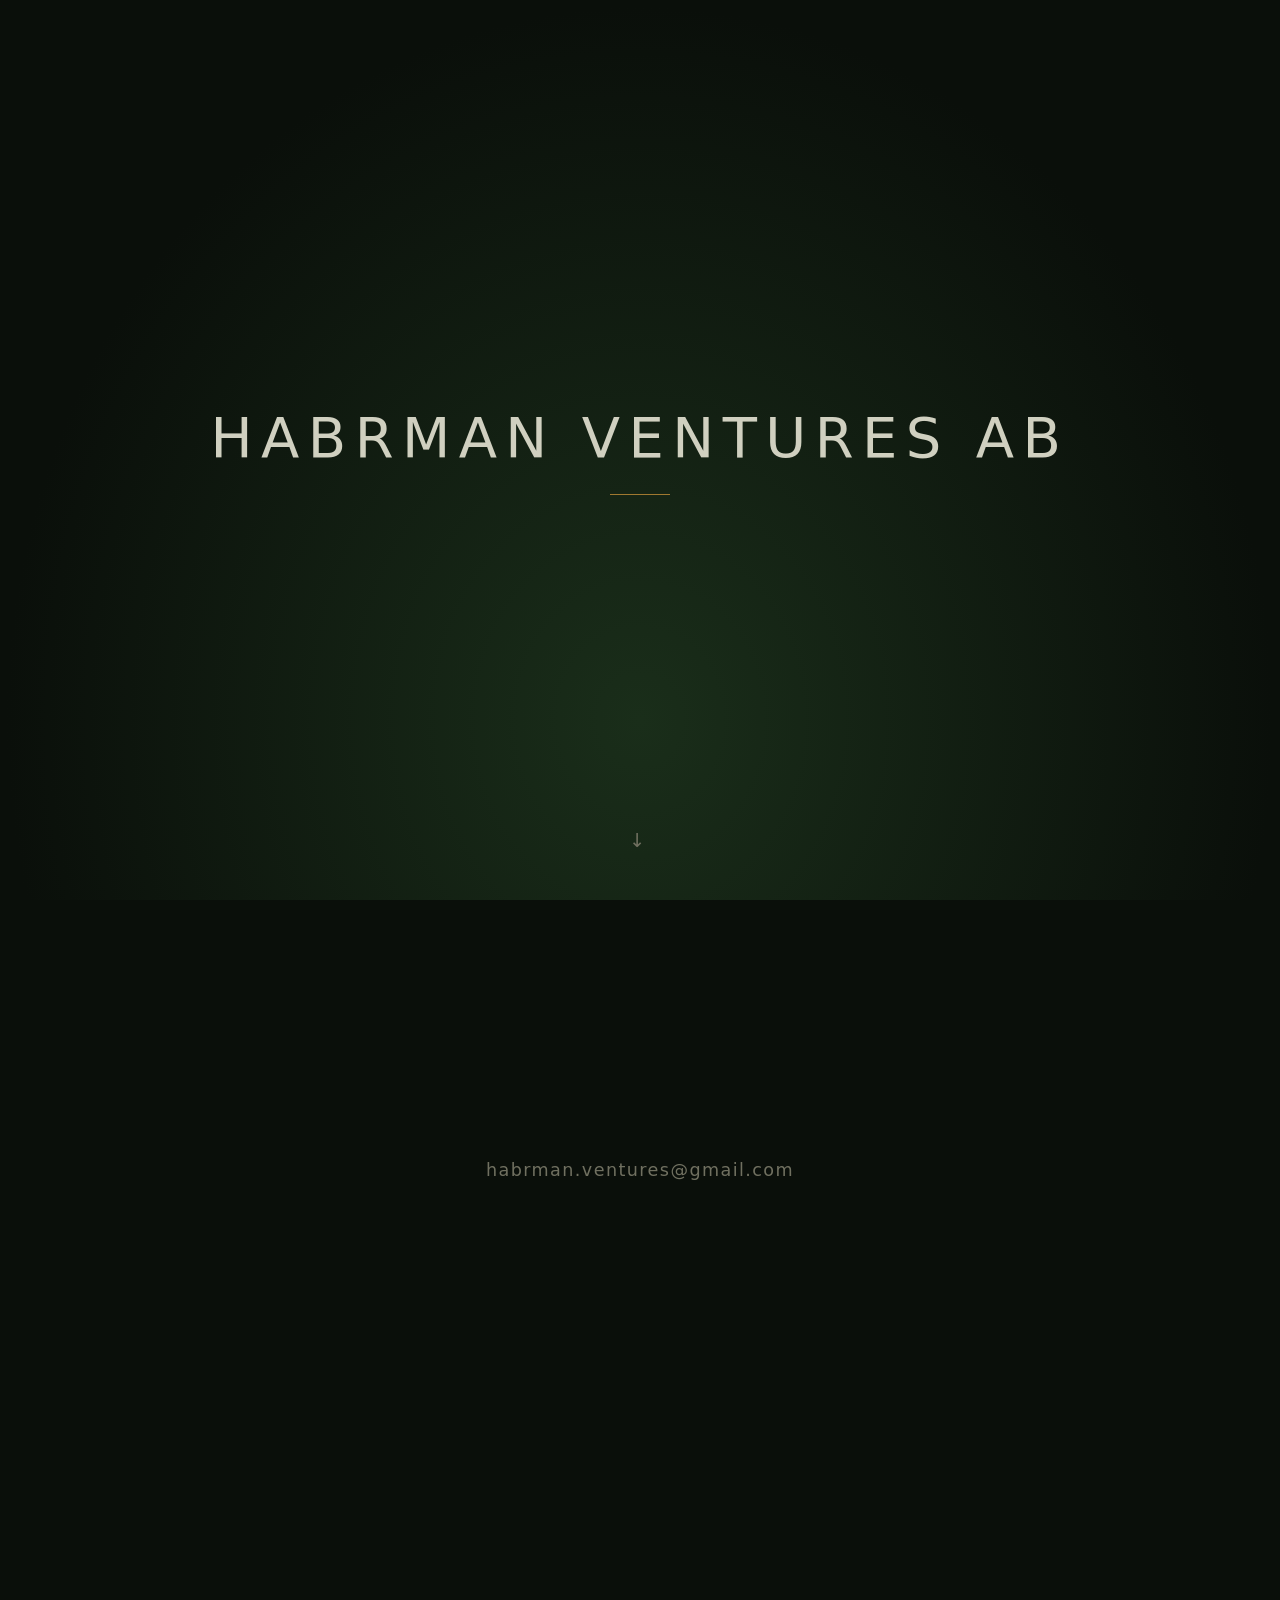
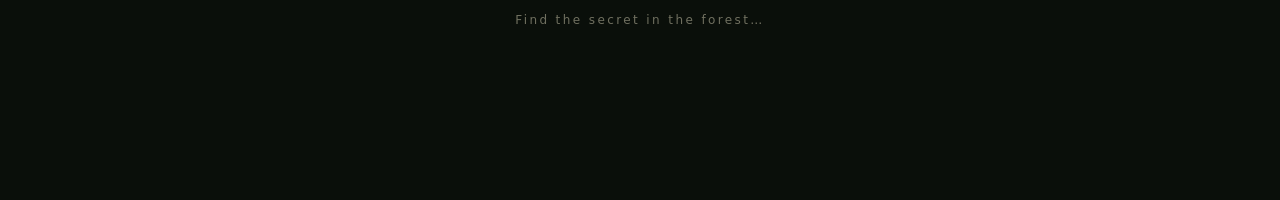
==== index.html @ 9d065dff "Initial site with dark forest theme" ====
<!DOCTYPE html>
<html lang="en">
<head>
  <meta charset="UTF-8">
  <meta name="viewport" content="width=device-width, initial-scale=1.0">
  <title>Habrman Ventures AB</title>
  <link rel="stylesheet" href="style.css">
</head>
<body>
  <section class="hero">
    <div class="hero-content">
      <h1>Habrman Ventures AB</h1>
      <div class="divider"></div>
    </div>
    <div class="scroll-hint">
      <span class="arrow">↓</span>
    </div>
  </section>

  <section class="contact">
    <a href="mailto:habrman.ventures@gmail.com" class="email">habrman.ventures@gmail.com</a>
  </section>

  <section class="game-section">
    <p class="game-prompt">Find the secret in the forest…</p>
    <div class="game-container hidden" id="gameContainer">
      <canvas id="gameCanvas"></canvas>
      <div class="game-ui">
        <span id="score">0</span>
        <button id="restartBtn" class="hidden">↻</button>
      </div>
      <p class="controls">SPACE or TAP to jump</p>
    </div>
  </section>

  <script src="game.js"></script>
</body>
</html>
---- style.css ----
* {
  margin: 0;
  padding: 0;
  box-sizing: border-box;
}

:root {
  --bg-deep: #0a0f0a;
  --bg-dark: #0f1a0f;
  --bg-mid: #1a2e1a;
  --green-muted: #2d5a27;
  --green-light: #4a7c42;
  --amber: #d4a754;
  --amber-dim: #a07830;
  --text: #d0d0c0;
  --text-dim: #707060;
}

html {
  scroll-behavior: smooth;
}

body {
  background: var(--bg-deep);
  color: var(--text);
  font-family: -apple-system, BlinkMacSystemFont, 'Segoe UI', system-ui, sans-serif;
  min-height: 100vh;
  overflow-x: hidden;
}

.hero {
  height: 100vh;
  display: flex;
  flex-direction: column;
  align-items: center;
  justify-content: center;
  position: relative;
  background: radial-gradient(ellipse at 50% 80%, var(--bg-mid) 0%, var(--bg-deep) 70%);
}

.hero-content {
  text-align: center;
}

.hero h1 {
  font-size: clamp(1.8rem, 5vw, 3.5rem);
  font-weight: 300;
  letter-spacing: 0.15em;
  text-transform: uppercase;
  color: var(--text);
}

.divider {
  width: 60px;
  height: 1px;
  background: var(--amber-dim);
  margin: 1.5rem auto 0;
}

.scroll-hint {
  position: absolute;
  bottom: 3rem;
  animation: pulse 2s ease-in-out infinite;
}

.scroll-hint .arrow {
  font-size: 1.2rem;
  color: var(--text-dim);
  letter-spacing: 0.3em;
}

@keyframes pulse {
  0%, 100% { opacity: 0.3; transform: translateY(0); }
  50% { opacity: 1; transform: translateY(6px); }
}

.contact {
  min-height: 60vh;
  display: flex;
  align-items: center;
  justify-content: center;
}

.email {
  color: var(--text-dim);
  text-decoration: none;
  font-size: clamp(0.9rem, 2.5vw, 1.1rem);
  letter-spacing: 0.08em;
  transition: color 0.3s ease;
  border-bottom: 1px solid transparent;
}

.email:hover {
  color: var(--amber);
  border-bottom-color: var(--amber-dim);
}

.game-section {
  min-height: 40vh;
  display: flex;
  flex-direction: column;
  align-items: center;
  justify-content: center;
  padding: 4rem 1rem;
}

.game-prompt {
  font-size: 0.75rem;
  color: var(--text-dim);
  letter-spacing: 0.2em;
  cursor: pointer;
  transition: color 0.3s ease;
  user-select: none;
}

.game-prompt:hover {
  color: var(--green-light);
}

.game-container {
  position: relative;
  margin-top: 1.5rem;
  border: 1px solid var(--bg-mid);
  image-rendering: pixelated;
}

.game-container.hidden {
  display: none;
}

#gameCanvas {
  display: block;
  image-rendering: pixelated;
  image-rendering: crisp-edges;
  background: var(--bg-deep);
}

.game-ui {
  position: absolute;
  top: 8px;
  right: 10px;
  font-family: 'Courier New', monospace;
  font-size: 0.8rem;
  color: var(--amber);
  display: flex;
  align-items: center;
  gap: 12px;
}

#restartBtn {
  background: none;
  border: 1px solid var(--amber-dim);
  color: var(--amber);
  font-size: 0.9rem;
  cursor: pointer;
  padding: 2px 8px;
  transition: border-color 0.2s;
}

#restartBtn:hover {
  border-color: var(--amber);
}

#restartBtn.hidden {
  display: none;
}

.controls {
  font-size: 0.65rem;
  color: var(--text-dim);
  text-align: center;
  margin-top: 8px;
  letter-spacing: 0.1em;
}

footer {
  text-align: center;
  padding: 3rem 1rem;
  font-size: 0.7rem;
  color: var(--text-dim);
  letter-spacing: 0.1em;
}
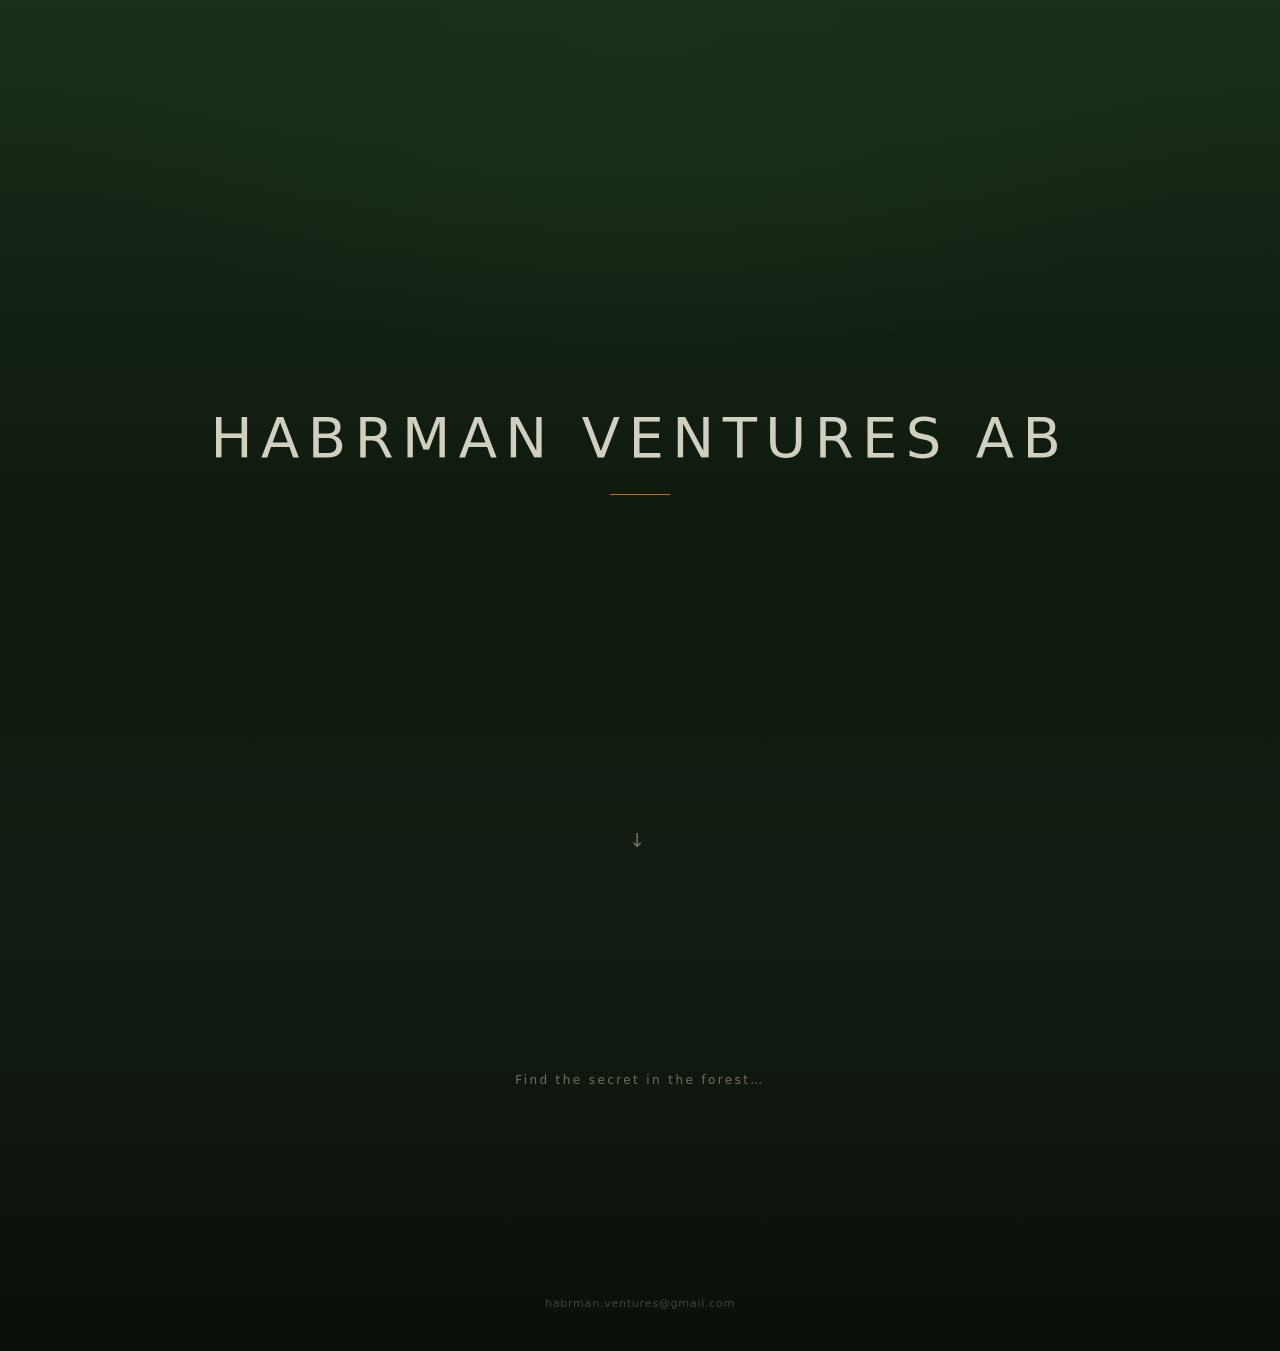
==== commit c942262b: "Extend the page-wide forest gradient and tuck the email into a quieter footer." ====
--- a/index.html
+++ b/index.html
@@ -17,10 +17,6 @@
     </div>
   </section>
 
-  <section class="contact">
-    <a href="mailto:habrman.ventures@gmail.com" class="email">habrman.ventures@gmail.com</a>
-  </section>
-
   <section class="game-section">
     <p class="game-prompt">Find the secret in the forest…</p>
     <div class="game-container hidden" id="gameContainer">
@@ -33,6 +29,10 @@
     </div>
   </section>
 
+  <footer>
+    <a href="mailto:habrman.ventures@gmail.com" class="email">habrman.ventures@gmail.com</a>
+  </footer>
+
   <script src="game.js"></script>
 </body>
 </html>
--- a/style.css
+++ b/style.css
@@ -18,14 +18,26 @@
 
 html {
   scroll-behavior: smooth;
+  min-height: 100%;
 }
 
 body {
-  background: var(--bg-deep);
   color: var(--text);
   font-family: -apple-system, BlinkMacSystemFont, 'Segoe UI', system-ui, sans-serif;
   min-height: 100vh;
   overflow-x: hidden;
+  background-color: var(--bg-deep);
+  background-image:
+    radial-gradient(ellipse 90% 50% at 50% 0%, var(--bg-mid) 0%, transparent 55%),
+    linear-gradient(
+      180deg,
+      var(--bg-mid) 0%,
+      var(--bg-dark) 38%,
+      #121c12 68%,
+      var(--bg-deep) 100%
+    );
+  background-repeat: no-repeat;
+  background-size: 100% 100%;
 }
 
 .hero {
@@ -35,7 +47,6 @@
   align-items: center;
   justify-content: center;
   position: relative;
-  background: radial-gradient(ellipse at 50% 80%, var(--bg-mid) 0%, var(--bg-deep) 70%);
 }
 
 .hero-content {
@@ -74,25 +85,18 @@
   50% { opacity: 1; transform: translateY(6px); }
 }
 
-.contact {
-  min-height: 60vh;
-  display: flex;
-  align-items: center;
-  justify-content: center;
-}
-
 .email {
   color: var(--text-dim);
   text-decoration: none;
-  font-size: clamp(0.9rem, 2.5vw, 1.1rem);
-  letter-spacing: 0.08em;
-  transition: color 0.3s ease;
-  border-bottom: 1px solid transparent;
+  font-size: 0.7rem;
+  letter-spacing: 0.06em;
+  opacity: 0.55;
+  transition: color 0.3s ease, opacity 0.3s ease;
 }
 
 .email:hover {
-  color: var(--amber);
-  border-bottom-color: var(--amber-dim);
+  color: var(--amber-dim);
+  opacity: 0.85;
 }
 
 .game-section {
@@ -121,7 +125,8 @@
   position: relative;
   margin-top: 1.5rem;
   border: 1px solid var(--bg-mid);
-  image-rendering: pixelated;
+  width: 90vw;
+  max-width: 600px;
 }
 
 .game-container.hidden {
@@ -130,6 +135,7 @@
 
 #gameCanvas {
   display: block;
+  width: 100%;
   image-rendering: pixelated;
   image-rendering: crisp-edges;
   background: var(--bg-deep);
@@ -175,8 +181,5 @@
 
 footer {
   text-align: center;
-  padding: 3rem 1rem;
-  font-size: 0.7rem;
-  color: var(--text-dim);
-  letter-spacing: 0.1em;
+  padding: 2rem 1rem 2.5rem;
 }
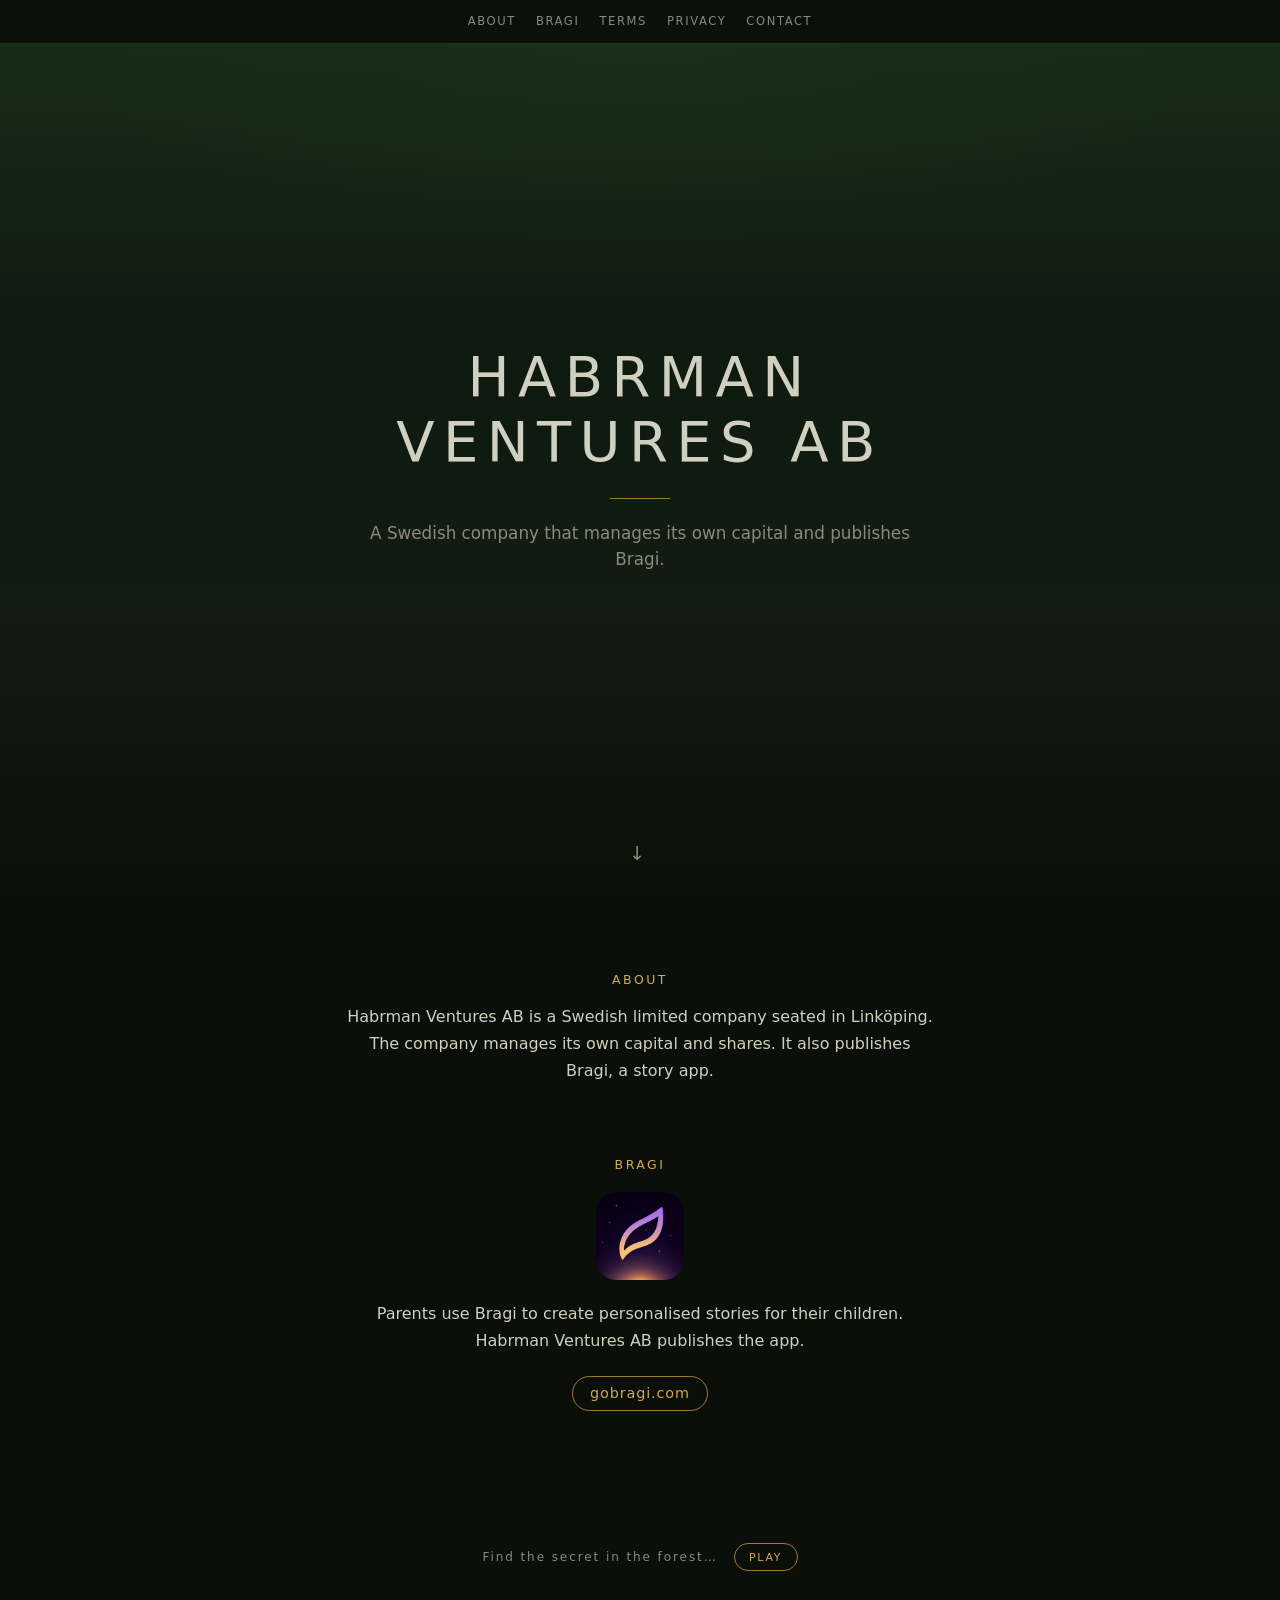
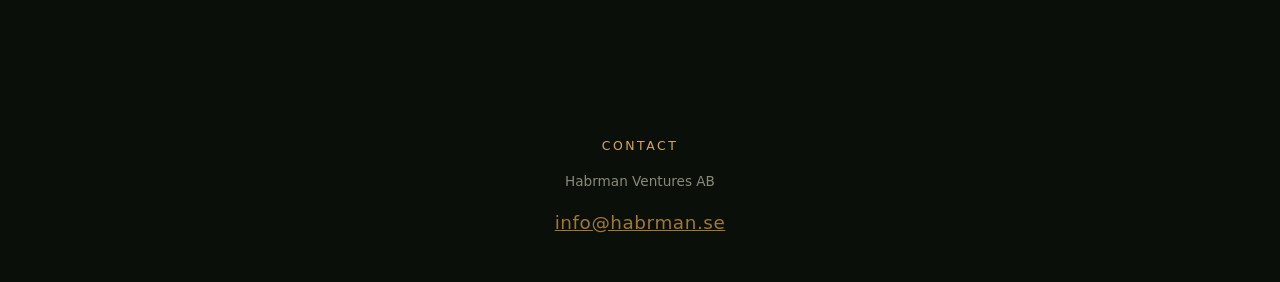
==== commit 2208ce67: "Describe the company and Bragi, and add terms, privacy, and a contact footer. Co-authored-by: Cursor" ====
--- a/index.html
+++ b/index.html
@@ -4,33 +4,71 @@
   <meta charset="UTF-8">
   <meta name="viewport" content="width=device-width, initial-scale=1.0">
   <title>Habrman Ventures AB</title>
+  <meta name="description" content="Habrman Ventures AB is a Swedish limited company that manages its own capital and publishes Bragi.">
   <link rel="stylesheet" href="style.css">
 </head>
 <body>
+  <nav class="nav">
+    <a href="#about">About</a>
+    <a href="#bragi">Bragi</a>
+    <a href="legal.html#terms">Terms</a>
+    <a href="legal.html#privacy">Privacy</a>
+    <a href="#contact">Contact</a>
+  </nav>
+
   <section class="hero">
     <div class="hero-content">
       <h1>Habrman Ventures AB</h1>
       <div class="divider"></div>
+      <p class="lede">A Swedish company that manages its own capital and publishes Bragi.</p>
     </div>
     <div class="scroll-hint">
       <span class="arrow">↓</span>
     </div>
   </section>
 
-  <section class="game-section">
-    <p class="game-prompt">Find the secret in the forest…</p>
-    <div class="game-container hidden" id="gameContainer">
-      <canvas id="gameCanvas"></canvas>
-      <div class="game-ui">
-        <span id="score">0</span>
-        <button id="restartBtn" class="hidden">↻</button>
+  <main>
+    <section class="block" id="about">
+      <h2>About</h2>
+      <p>
+        Habrman Ventures AB is a Swedish limited company seated in Linköping.
+        The company manages its own capital and shares.
+        It also publishes Bragi, a story app.
+      </p>
+    </section>
+
+    <section class="block" id="bragi">
+      <h2>Bragi</h2>
+      <a class="logo-link" href="https://gobragi.com/">
+        <img src="images/bragi.png" alt="Bragi" width="256" height="256">
+      </a>
+      <p>
+        Parents use Bragi to create personalised stories for their children.
+        Habrman Ventures AB publishes the app.
+      </p>
+      <a class="site-link" href="https://gobragi.com/">gobragi.com</a>
+    </section>
+
+    <section class="game-section">
+      <div class="game-launch" id="gameLaunch">
+        <p class="game-prompt">Find the secret in the forest…</p>
+        <button type="button" class="play-btn" id="playBtn">Play</button>
       </div>
-      <p class="controls">SPACE or TAP to jump</p>
-    </div>
-  </section>
+      <div class="game-container hidden" id="gameContainer">
+        <canvas id="gameCanvas"></canvas>
+        <div class="game-ui">
+          <span id="score">0</span>
+          <button id="restartBtn" class="hidden">↻</button>
+        </div>
+        <p class="controls">SPACE or TAP to jump</p>
+      </div>
+    </section>
+  </main>
 
-  <footer>
-    <a href="mailto:habrman.ventures@gmail.com" class="email">habrman.ventures@gmail.com</a>
+  <footer id="contact">
+    <h2>Contact</h2>
+    <p>Habrman Ventures AB</p>
+    <p><a class="contact-email" href="mailto:info@habrman.se">info@habrman.se</a></p>
   </footer>
 
   <script src="game.js"></script>
--- a/style.css
+++ b/style.css
@@ -13,7 +13,7 @@
   --amber: #d4a754;
   --amber-dim: #a07830;
   --text: #d0d0c0;
-  --text-dim: #707060;
+  --text-dim: #8a8a78;
 }
 
 html {
@@ -37,20 +37,52 @@
       var(--bg-deep) 100%
     );
   background-repeat: no-repeat;
-  background-size: 100% 100%;
+  background-attachment: fixed;
+  background-size: 100% 100vh;
+}
+
+.nav {
+  position: fixed;
+  top: 0;
+  left: 0;
+  right: 0;
+  z-index: 2;
+  display: flex;
+  flex-wrap: wrap;
+  justify-content: center;
+  gap: 0.35rem 1.25rem;
+  padding: 0.9rem 1rem;
+  background: rgba(10, 15, 10, 0.94);
+  border-bottom: 1px solid rgba(212, 167, 84, 0.18);
+}
+
+.nav a {
+  color: var(--text-dim);
+  text-decoration: none;
+  font-size: 0.72rem;
+  letter-spacing: 0.14em;
+  text-transform: uppercase;
+}
+
+.nav a:hover,
+.block a:hover,
+footer a:hover {
+  color: var(--amber);
 }
 
 .hero {
-  height: 100vh;
+  min-height: 100vh;
   display: flex;
   flex-direction: column;
   align-items: center;
   justify-content: center;
   position: relative;
+  padding: 5rem 1.5rem 4rem;
 }
 
 .hero-content {
   text-align: center;
+  max-width: 36rem;
 }
 
 .hero h1 {
@@ -68,9 +100,17 @@
   margin: 1.5rem auto 0;
 }
 
+.lede {
+  margin-top: 1.35rem;
+  font-size: 1.05rem;
+  font-weight: 300;
+  line-height: 1.55;
+  color: var(--text-dim);
+}
+
 .scroll-hint {
   position: absolute;
-  bottom: 3rem;
+  bottom: 2.2rem;
   animation: pulse 2s ease-in-out infinite;
 }
 
@@ -85,33 +125,116 @@
   50% { opacity: 1; transform: translateY(6px); }
 }
 
-.email {
-  color: var(--text-dim);
+.block {
+  max-width: 40rem;
+  margin: 0 auto;
+  padding: 4.5rem 1.5rem 0;
+  scroll-margin-top: 4.5rem;
+}
+
+#about,
+#bragi {
+  text-align: center;
+}
+
+.block h2 {
+  font-size: 0.78rem;
+  font-weight: 400;
+  letter-spacing: 0.2em;
+  text-transform: uppercase;
+  color: var(--amber);
+}
+
+.block h3 {
+  margin-top: 1.6rem;
+  font-size: 0.95rem;
+  font-weight: 500;
+  letter-spacing: 0.04em;
+}
+
+.block p {
+  margin-top: 1rem;
+  font-weight: 300;
+  line-height: 1.7;
+}
+
+.block a,
+footer a {
+  color: var(--amber-dim);
+}
+
+.meta {
+  color: var(--text-dim);
+  font-size: 0.92rem;
+}
+
+.contact-email {
+  font-size: 1.15rem;
+  letter-spacing: 0.03em;
+}
+
+.page {
+  padding-top: 4.5rem;
+}
+
+.page .block:first-child {
+  padding-top: 1.5rem;
+}
+
+.logo-link {
+  display: inline-block;
+  margin-top: 1.25rem;
+}
+
+.logo-link img {
+  display: block;
+  width: 88px;
+  height: 88px;
+  border-radius: 20px;
+}
+
+.block a.site-link {
+  display: inline-flex;
+  margin-top: 1.35rem;
+  padding: 0.55rem 1.05rem;
+  border: 1px solid var(--amber-dim);
+  border-radius: 999px;
+  color: var(--amber);
   text-decoration: none;
-  font-size: 0.7rem;
   letter-spacing: 0.06em;
-  opacity: 0.55;
-  transition: color 0.3s ease, opacity 0.3s ease;
-}
-
-.email:hover {
-  color: var(--amber-dim);
-  opacity: 0.85;
+  font-size: 0.9rem;
+}
+
+.block a.site-link:hover {
+  border-color: var(--amber);
+  color: var(--text);
 }
 
 .game-section {
-  min-height: 40vh;
+  min-height: 28vh;
   display: flex;
   flex-direction: column;
   align-items: center;
   justify-content: center;
-  padding: 4rem 1rem;
+  padding: 4.5rem 1rem 2rem;
+}
+
+.game-launch {
+  display: flex;
+  align-items: center;
+  justify-content: center;
+  flex-wrap: wrap;
+  gap: 0.85rem 1rem;
+}
+
+.game-launch.hidden {
+  display: none;
 }
 
 .game-prompt {
   font-size: 0.75rem;
   color: var(--text-dim);
-  letter-spacing: 0.2em;
+  letter-spacing: 0.16em;
   cursor: pointer;
   transition: color 0.3s ease;
   user-select: none;
@@ -119,6 +242,24 @@
 
 .game-prompt:hover {
   color: var(--green-light);
+}
+
+.play-btn {
+  font-family: inherit;
+  font-size: 0.68rem;
+  letter-spacing: 0.16em;
+  text-transform: uppercase;
+  color: var(--amber);
+  background: transparent;
+  border: 1px solid var(--amber-dim);
+  border-radius: 999px;
+  padding: 0.4rem 0.9rem;
+  cursor: pointer;
+}
+
+.play-btn:hover {
+  border-color: var(--amber);
+  color: var(--text);
 }
 
 .game-container {
@@ -180,6 +321,24 @@
 }
 
 footer {
+  scroll-margin-top: 4.5rem;
   text-align: center;
-  padding: 2rem 1rem 2.5rem;
-}
+  padding: 4.5rem 1.5rem 2.75rem;
+  color: var(--text-dim);
+  font-size: 0.85rem;
+  font-weight: 300;
+  line-height: 1.7;
+}
+
+footer h2 {
+  font-size: 0.78rem;
+  font-weight: 400;
+  letter-spacing: 0.2em;
+  text-transform: uppercase;
+  color: var(--amber);
+}
+
+footer p {
+  margin-top: 0.85rem;
+}
+
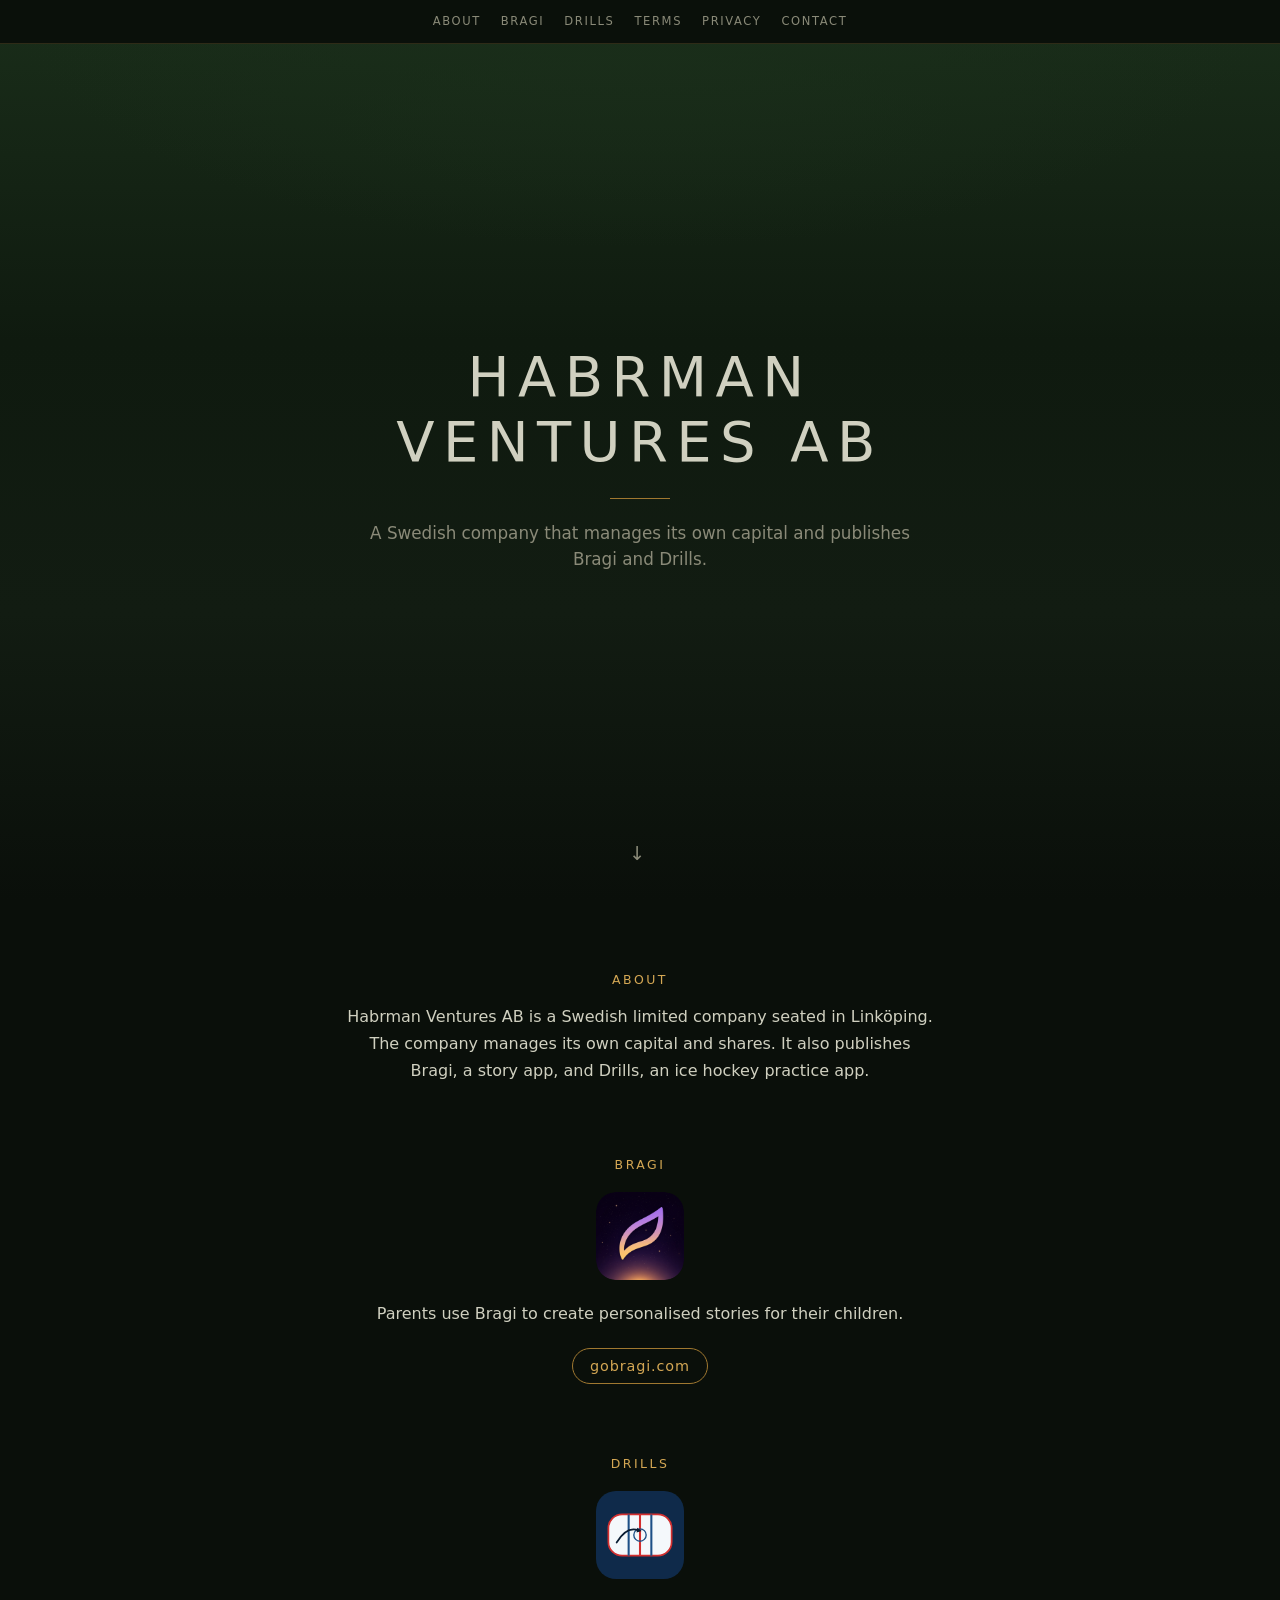
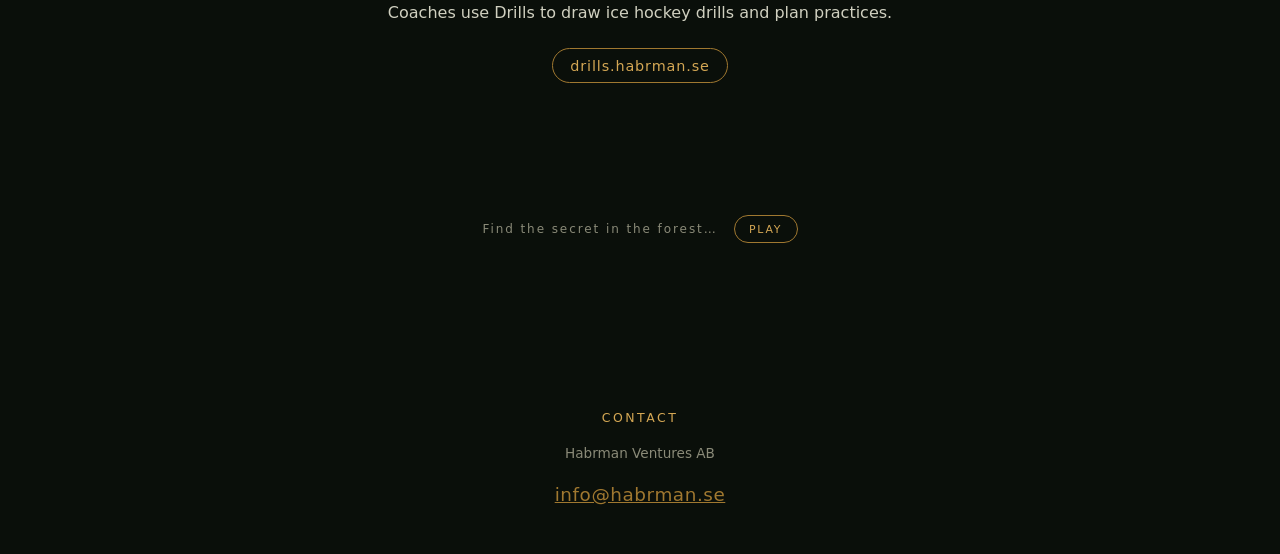
==== commit 53e9dd51: "Add Drills to the company site alongside Bragi. Co-authored-by: Cursor <cursoragent@cursor.com>" ====
--- a/index.html
+++ b/index.html
@@ -4,13 +4,14 @@
   <meta charset="UTF-8">
   <meta name="viewport" content="width=device-width, initial-scale=1.0">
   <title>Habrman Ventures AB</title>
-  <meta name="description" content="Habrman Ventures AB is a Swedish limited company that manages its own capital and publishes Bragi.">
+  <meta name="description" content="Habrman Ventures AB is a Swedish limited company that manages its own capital and publishes Bragi and Drills.">
   <link rel="stylesheet" href="style.css">
 </head>
 <body>
   <nav class="nav">
     <a href="#about">About</a>
     <a href="#bragi">Bragi</a>
+    <a href="#drills">Drills</a>
     <a href="legal.html#terms">Terms</a>
     <a href="legal.html#privacy">Privacy</a>
     <a href="#contact">Contact</a>
@@ -20,7 +21,7 @@
     <div class="hero-content">
       <h1>Habrman Ventures AB</h1>
       <div class="divider"></div>
-      <p class="lede">A Swedish company that manages its own capital and publishes Bragi.</p>
+      <p class="lede">A Swedish company that manages its own capital and publishes Bragi and Drills.</p>
     </div>
     <div class="scroll-hint">
       <span class="arrow">↓</span>
@@ -33,7 +34,7 @@
       <p>
         Habrman Ventures AB is a Swedish limited company seated in Linköping.
         The company manages its own capital and shares.
-        It also publishes Bragi, a story app.
+        It also publishes Bragi, a story app, and Drills, an ice hockey practice app.
       </p>
     </section>
 
@@ -44,9 +45,19 @@
       </a>
       <p>
         Parents use Bragi to create personalised stories for their children.
-        Habrman Ventures AB publishes the app.
       </p>
       <a class="site-link" href="https://gobragi.com/">gobragi.com</a>
+    </section>
+
+    <section class="block" id="drills">
+      <h2>Drills</h2>
+      <a class="logo-link" href="https://drills.habrman.se/">
+        <img src="images/drills.svg" alt="Drills" width="256" height="256">
+      </a>
+      <p>
+        Coaches use Drills to draw ice hockey drills and plan practices.
+      </p>
+      <a class="site-link" href="https://drills.habrman.se/">drills.habrman.se</a>
     </section>
 
     <section class="game-section">
--- a/style.css
+++ b/style.css
@@ -133,7 +133,8 @@
 }
 
 #about,
-#bragi {
+#bragi,
+#drills {
   text-align: center;
 }
 
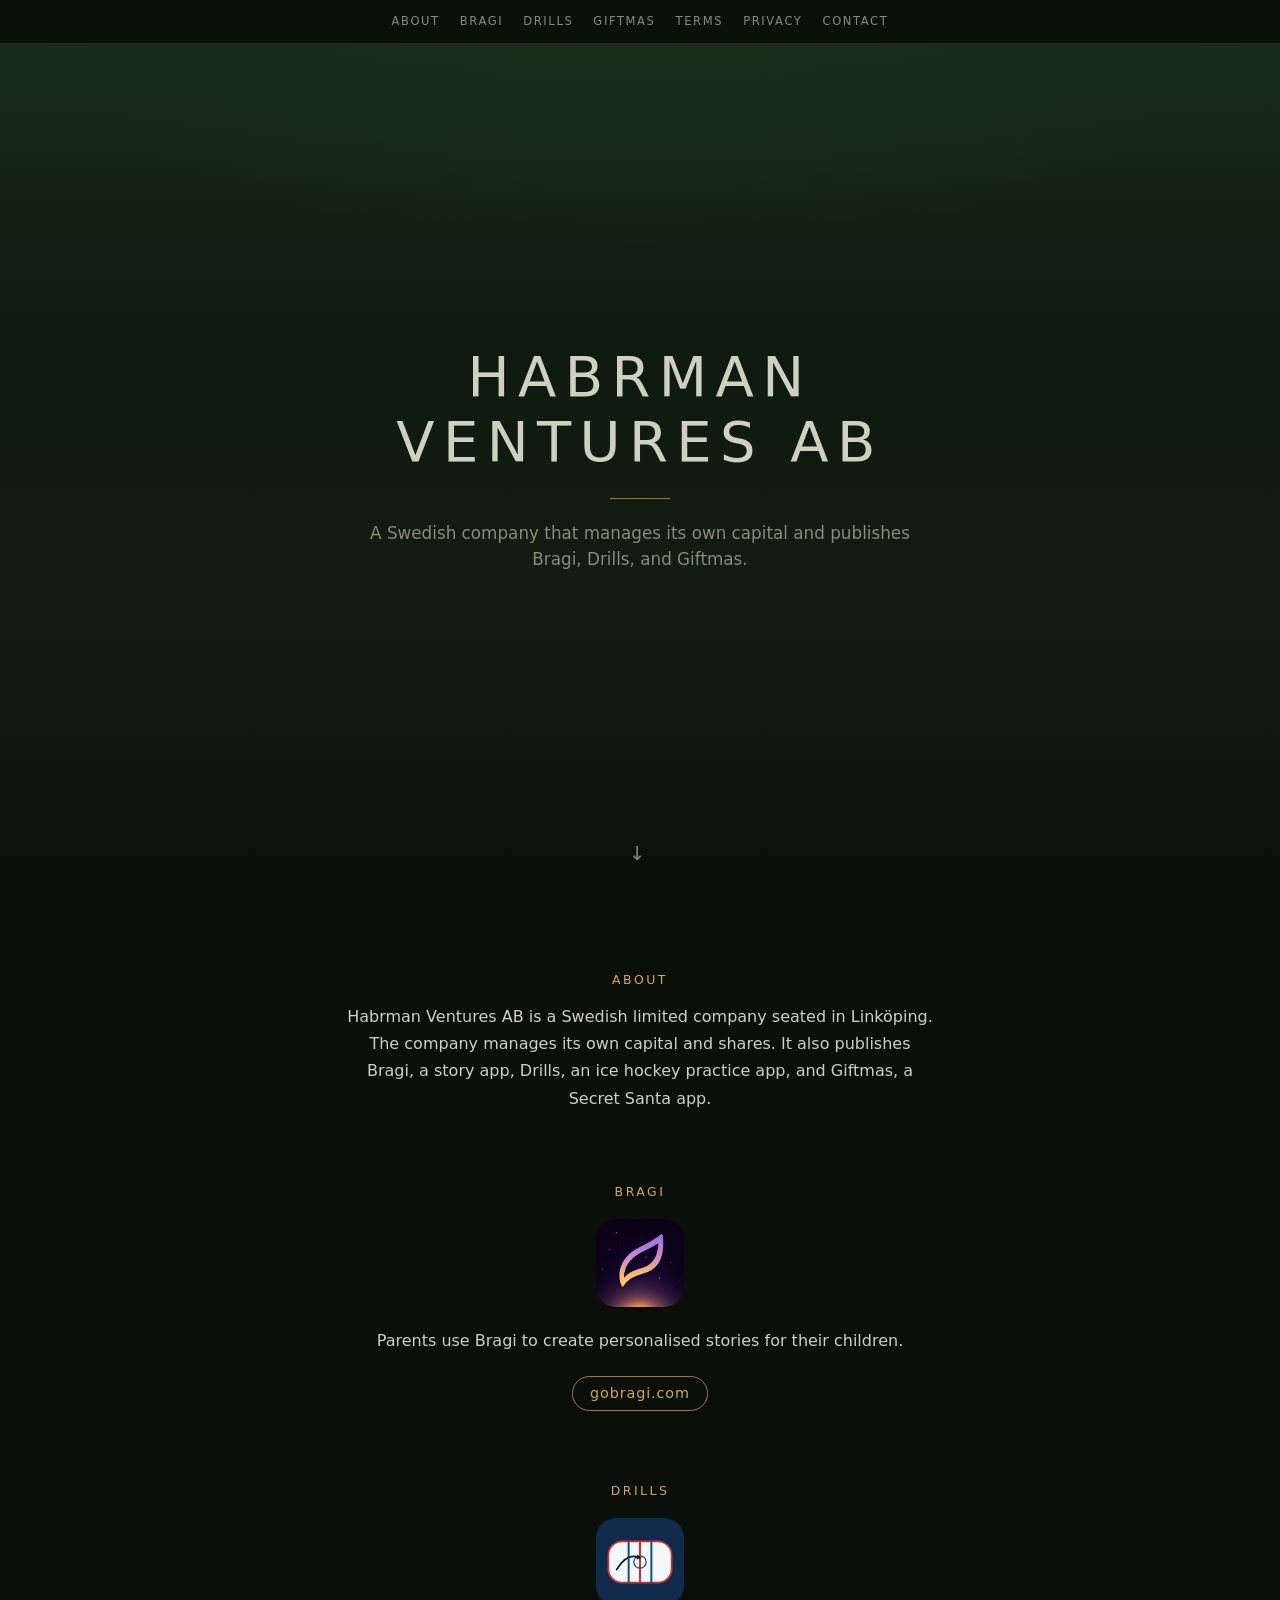
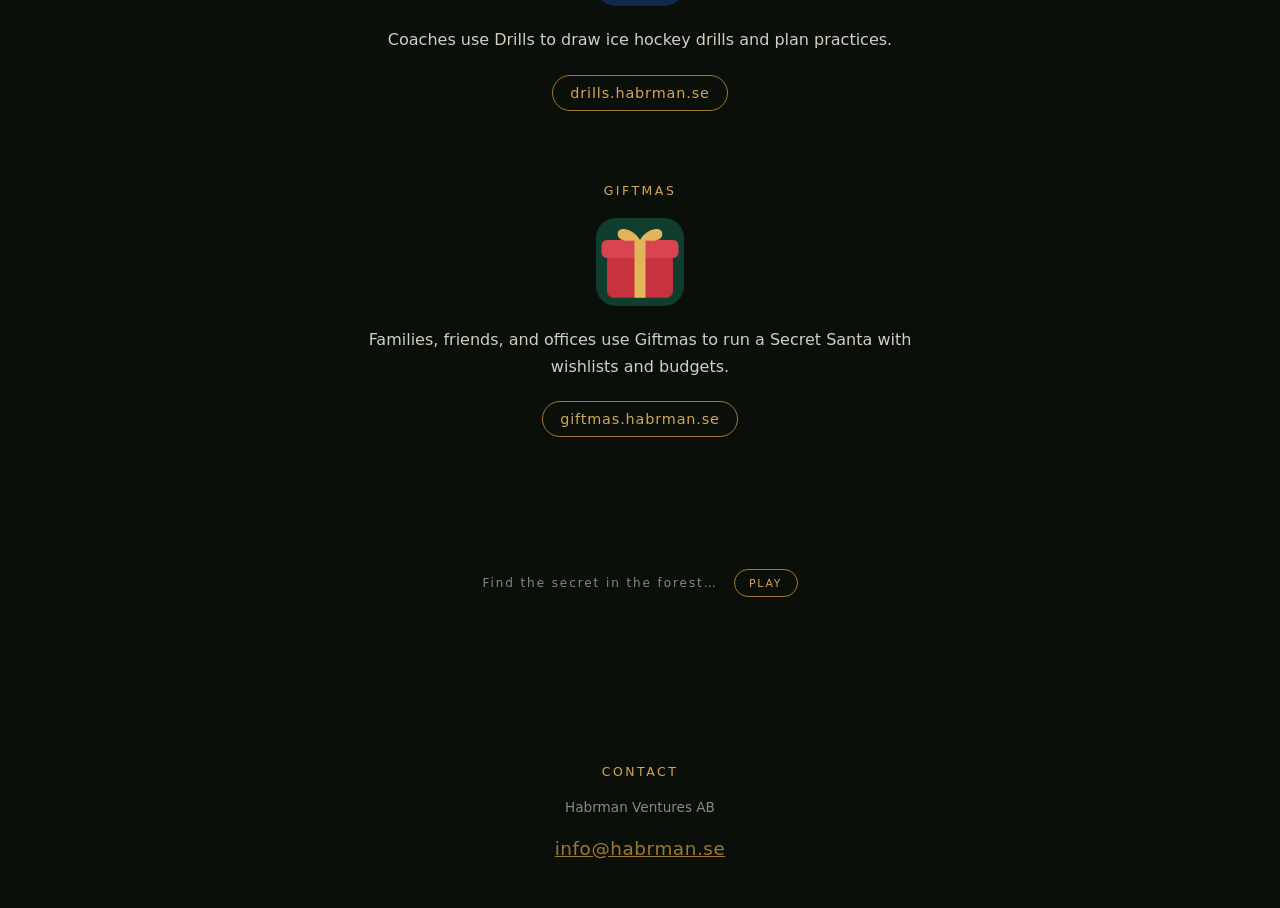
==== commit 0937df6c: "Add Giftmas to the company site alongside Bragi and Drills. Co-authored-by: Cursor <cursoragent@curs" ====
--- a/index.html
+++ b/index.html
@@ -4,7 +4,7 @@
   <meta charset="UTF-8">
   <meta name="viewport" content="width=device-width, initial-scale=1.0">
   <title>Habrman Ventures AB</title>
-  <meta name="description" content="Habrman Ventures AB is a Swedish limited company that manages its own capital and publishes Bragi and Drills.">
+  <meta name="description" content="Habrman Ventures AB is a Swedish limited company that manages its own capital and publishes Bragi, Drills, and Giftmas.">
   <link rel="stylesheet" href="style.css">
 </head>
 <body>
@@ -12,6 +12,7 @@
     <a href="#about">About</a>
     <a href="#bragi">Bragi</a>
     <a href="#drills">Drills</a>
+    <a href="#giftmas">Giftmas</a>
     <a href="legal.html#terms">Terms</a>
     <a href="legal.html#privacy">Privacy</a>
     <a href="#contact">Contact</a>
@@ -21,7 +22,7 @@
     <div class="hero-content">
       <h1>Habrman Ventures AB</h1>
       <div class="divider"></div>
-      <p class="lede">A Swedish company that manages its own capital and publishes Bragi and Drills.</p>
+      <p class="lede">A Swedish company that manages its own capital and publishes Bragi, Drills, and Giftmas.</p>
     </div>
     <div class="scroll-hint">
       <span class="arrow">↓</span>
@@ -34,7 +35,7 @@
       <p>
         Habrman Ventures AB is a Swedish limited company seated in Linköping.
         The company manages its own capital and shares.
-        It also publishes Bragi, a story app, and Drills, an ice hockey practice app.
+        It also publishes Bragi, a story app, Drills, an ice hockey practice app, and Giftmas, a Secret Santa app.
       </p>
     </section>
 
@@ -58,6 +59,17 @@
         Coaches use Drills to draw ice hockey drills and plan practices.
       </p>
       <a class="site-link" href="https://drills.habrman.se/">drills.habrman.se</a>
+    </section>
+
+    <section class="block" id="giftmas">
+      <h2>Giftmas</h2>
+      <a class="logo-link" href="https://giftmas.habrman.se/">
+        <img src="images/giftmas.svg" alt="Giftmas" width="256" height="256">
+      </a>
+      <p>
+        Families, friends, and offices use Giftmas to run a Secret Santa with wishlists and budgets.
+      </p>
+      <a class="site-link" href="https://giftmas.habrman.se/">giftmas.habrman.se</a>
     </section>
 
     <section class="game-section">
--- a/style.css
+++ b/style.css
@@ -134,7 +134,8 @@
 
 #about,
 #bragi,
-#drills {
+#drills,
+#giftmas {
   text-align: center;
 }
 
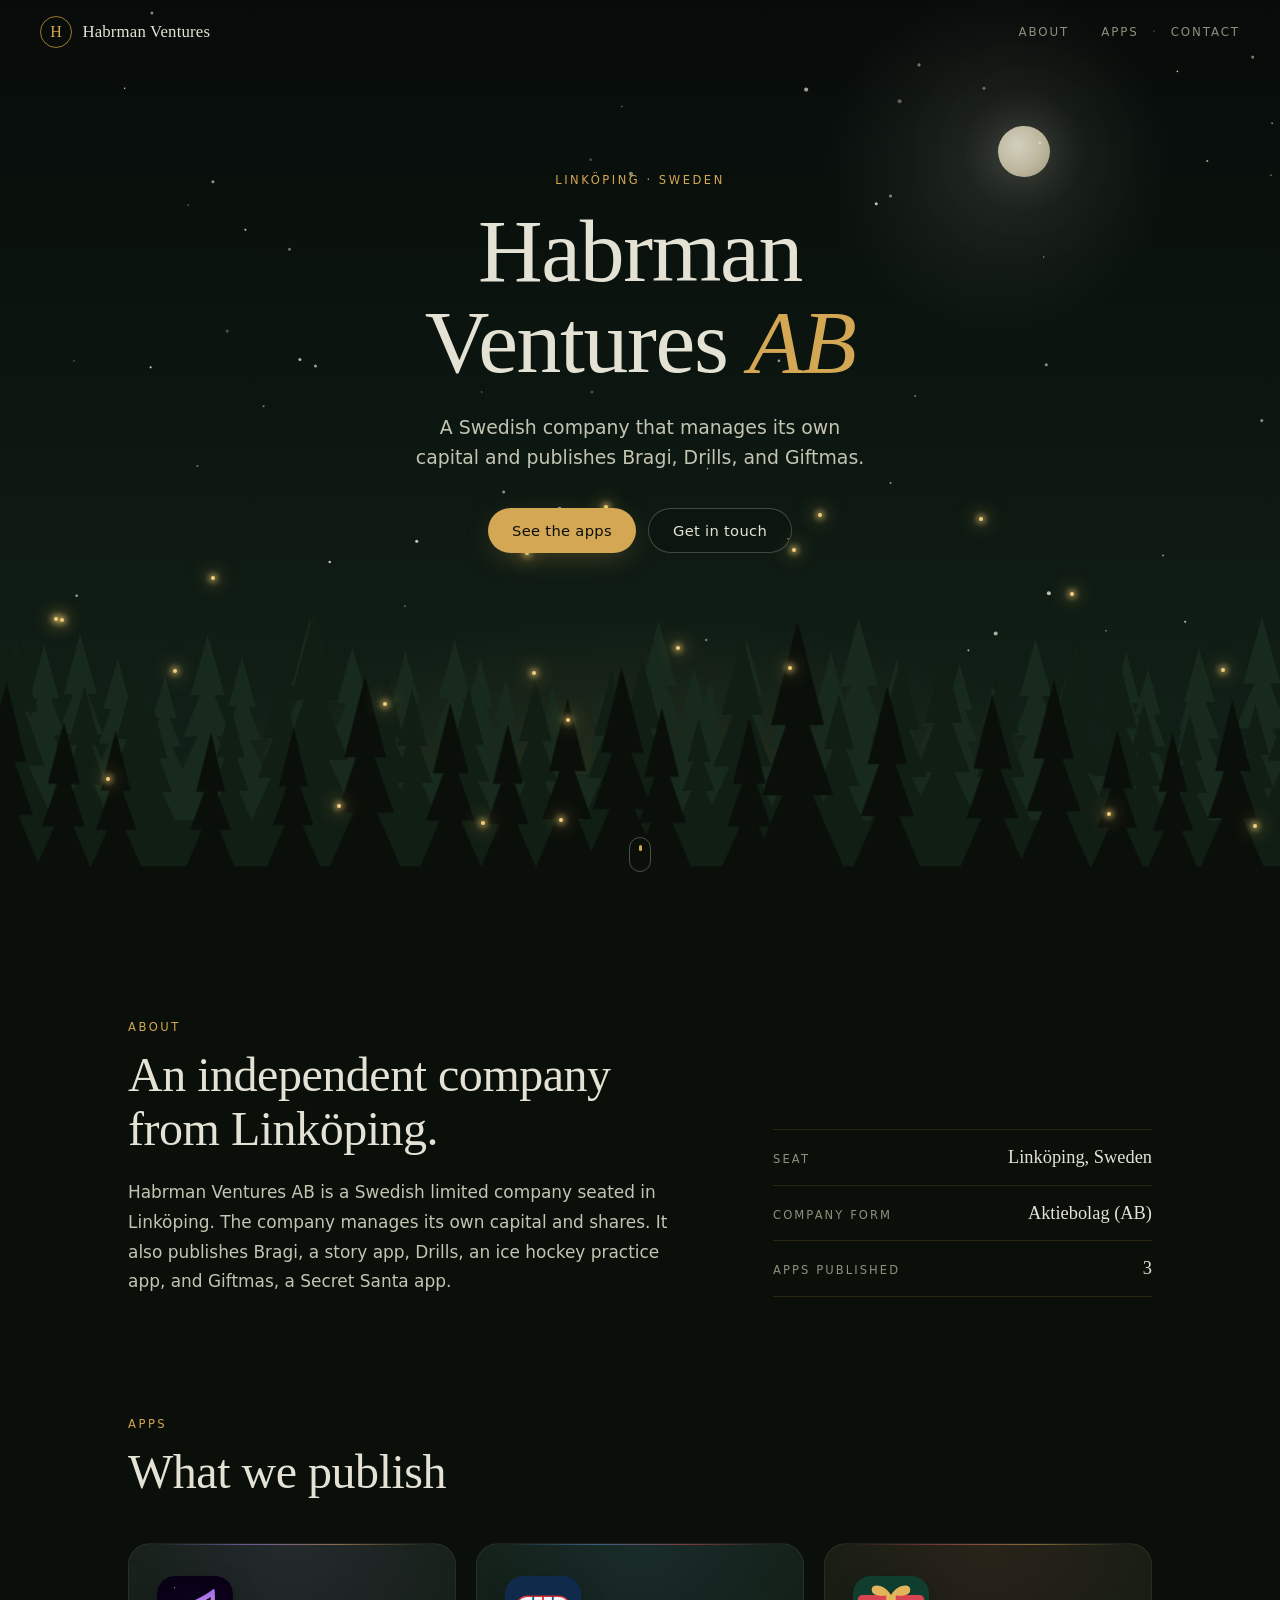
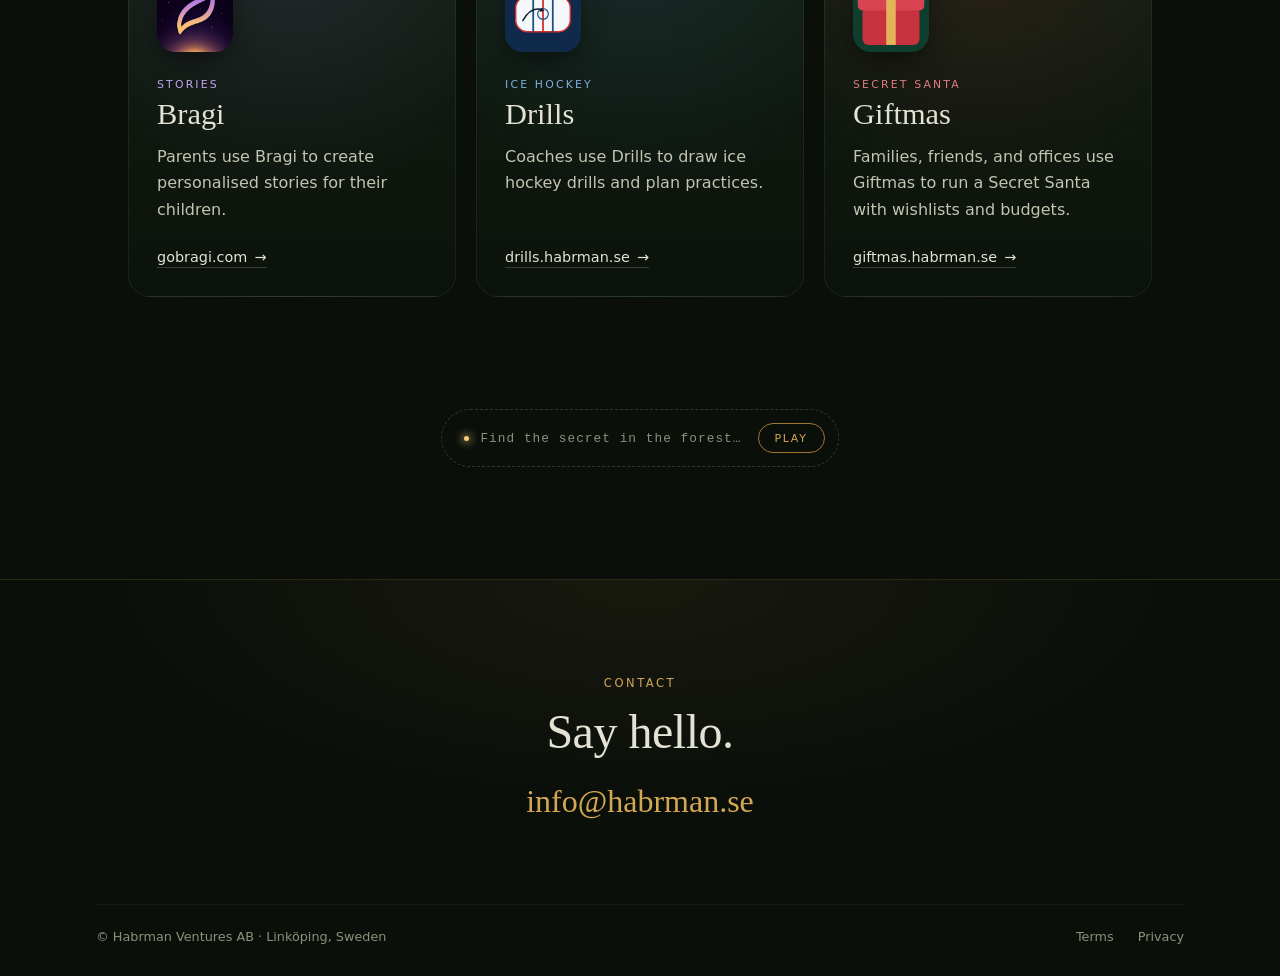
==== commit 2675ec4a: "Redesign the site with a night-forest hero, app cards, and a fuller footer." ====
--- a/index.html
+++ b/index.html
@@ -5,74 +5,104 @@
   <meta name="viewport" content="width=device-width, initial-scale=1.0">
   <title>Habrman Ventures AB</title>
   <meta name="description" content="Habrman Ventures AB is a Swedish limited company that manages its own capital and publishes Bragi, Drills, and Giftmas.">
+  <meta name="theme-color" content="#0a0f0a">
   <link rel="stylesheet" href="style.css">
+  <script>document.documentElement.classList.add('js');</script>
 </head>
 <body>
   <nav class="nav">
-    <a href="#about">About</a>
-    <a href="#bragi">Bragi</a>
-    <a href="#drills">Drills</a>
-    <a href="#giftmas">Giftmas</a>
-    <a href="legal.html#terms">Terms</a>
-    <a href="legal.html#privacy">Privacy</a>
-    <a href="#contact">Contact</a>
+    <a class="brand" href="#top" aria-label="Habrman Ventures AB, back to top">
+      <span class="brand-mark" aria-hidden="true">H</span>
+      <span class="brand-name">Habrman Ventures</span>
+    </a>
+    <div class="nav-links">
+      <a href="#about">About</a>
+      <a href="#apps">Apps</a>
+      <a href="#contact">Contact</a>
+    </div>
   </nav>
 
-  <section class="hero">
+  <header class="hero" id="top">
+    <div class="sky" aria-hidden="true"></div>
+    <svg class="forest" viewBox="0 0 1440 360" preserveAspectRatio="xMidYMax slice" aria-hidden="true">
+      <path class="forest-back" d="M0 360 L0 250 L1440 250 L1440 360ZM-46 254 -32 225 -41 225 -30 198 -37 198 -26 158 -26 158 -14 198 -21 198 -10 225 -19 225 -5 254ZM-24 250 -8 216 -18 216 -6 185 -13 185 -0 137 -0 137 13 185 6 185 18 216 8 216 24 250ZM18 250 29 229 22 229 30 208 25 208 34 177 34 177 42 208 37 208 45 229 38 229 49 250ZM41 251 55 220 46 220 57 190 50 190 62 147 62 147 75 190 68 190 79 220 69 220 84 251ZM65 253 82 217 71 217 84 184 76 184 90 133 90 133 104 184 96 184 109 217 98 217 115 253ZM74 255 96 211 82 211 98 169 88 169 105 107 105 107 123 169 113 169 129 211 115 211 137 255ZM117 252 128 227 121 227 130 205 124 205 134 170 134 170 143 205 138 205 147 227 139 227 151 252ZM163 254 175 228 168 228 177 205 171 205 181 169 181 169 191 205 185 205 195 228 187 228 199 254ZM178 250 194 216 184 216 196 184 189 184 202 137 202 137 215 184 208 184 220 216 210 216 226 250ZM207 252 225 215 213 215 227 180 219 180 233 127 233 127 248 180 240 180 253 215 242 215 259 252ZM243 255 258 223 249 223 260 193 253 193 266 149 266 149 278 193 271 193 282 223 273 223 288 255ZM288 253 301 226 293 226 302 201 296 201 307 164 307 164 317 201 311 201 321 226 313 226 326 253ZM317 256 335 217 323 217 337 181 329 181 344 128 344 128 359 181 350 181 364 217 352 217 371 256ZM353 251 367 220 358 220 369 191 362 191 374 147 374 147 386 191 380 191 391 220 381 220 396 251ZM390 255 400 233 393 233 401 212 396 212 405 181 405 181 414 212 409 212 417 233 410 233 420 255ZM404 254 424 212 411 212 426 173 417 173 433 114 433 114 450 173 440 173 456 212 443 212 463 254ZM446 255 462 220 452 220 464 188 456 188 470 139 470 139 484 188 476 188 489 220 478 220 495 255ZM494 250 509 218 499 218 511 188 504 188 516 142 516 142 529 188 522 188 534 218 524 218 539 250ZM533 255 551 218 539 218 553 184 544 184 559 133 559 133 573 184 565 184 578 218 567 218 584 255ZM559 250 574 220 565 220 576 192 569 192 581 149 581 149 593 192 586 192 597 220 587 220 602 250ZM586 250 598 225 590 225 599 202 593 202 603 167 603 167 613 202 607 202 617 225 609 225 621 250ZM627 252 639 228 631 228 640 206 635 206 644 172 644 172 653 206 648 206 657 228 649 228 661 252ZM672 253 683 230 676 230 685 209 679 209 688 177 688 177 697 209 692 209 701 230 694 230 704 253ZM708 252 727 211 715 211 730 173 721 173 736 116 736 116 752 173 743 173 758 211 746 211 765 252ZM746 256 760 226 751 226 762 198 755 198 767 157 767 157 779 198 772 198 783 226 774 226 788 256ZM763 251 775 226 767 226 776 203 771 203 781 167 781 167 790 203 785 203 794 226 786 226 798 251ZM788 250 805 215 794 215 807 182 799 182 813 133 813 133 827 182 819 182 832 215 821 215 838 250ZM827 256 842 226 832 226 843 198 837 198 848 156 848 156 860 198 853 198 864 226 855 226 869 256ZM863 254 878 221 868 221 880 190 873 190 886 143 886 143 899 190 892 190 904 221 893 221 909 254ZM880 255 901 213 888 213 903 173 894 173 910 113 910 113 927 173 917 173 933 213 920 213 940 255ZM922 251 937 220 927 220 938 192 932 192 943 149 943 149 955 192 949 192 960 220 950 220 965 251ZM958 251 969 229 962 229 970 208 965 208 974 176 974 176 983 208 977 208 986 229 979 229 989 251ZM977 250 991 221 982 221 993 194 986 194 998 153 998 153 1009 194 1003 194 1013 221 1004 221 1018 250ZM1010 250 1021 227 1014 227 1023 205 1018 205 1027 172 1027 172 1036 205 1031 205 1039 227 1032 227 1043 250ZM1039 252 1056 216 1045 216 1058 182 1050 182 1064 132 1064 132 1078 182 1070 182 1083 216 1072 216 1089 252ZM1072 255 1086 225 1077 225 1088 198 1081 198 1093 156 1093 156 1104 198 1098 198 1109 225 1099 225 1114 255ZM1120 251 1135 218 1125 218 1137 188 1130 188 1143 143 1143 143 1155 188 1148 188 1160 218 1150 218 1165 251ZM1141 255 1155 226 1146 226 1157 198 1150 198 1162 158 1162 158 1173 198 1167 198 1177 226 1168 226 1182 255ZM1182 253 1192 232 1186 232 1193 211 1189 211 1197 181 1197 181 1206 211 1201 211 1209 232 1202 232 1212 253ZM1182 253 1199 219 1188 219 1200 187 1193 187 1206 140 1206 140 1220 187 1212 187 1224 219 1214 219 1230 253ZM1231 252 1251 210 1238 210 1254 171 1244 171 1261 113 1261 113 1277 171 1268 171 1283 210 1270 210 1290 252ZM1273 253 1285 228 1278 228 1287 205 1281 205 1291 170 1291 170 1301 205 1295 205 1304 228 1297 228 1308 253ZM1301 255 1315 226 1306 226 1316 199 1310 199 1321 158 1321 158 1332 199 1326 199 1336 226 1328 226 1341 255ZM1345 255 1365 213 1352 213 1367 175 1358 175 1374 117 1374 117 1390 175 1381 175 1396 213 1384 213 1403 255ZM1389 252 1402 226 1394 226 1403 201 1397 201 1408 164 1408 164 1418 201 1412 201 1422 226 1414 226 1426 252ZM1410 252 1420 230 1413 230 1421 210 1416 210 1425 179 1425 179 1433 210 1429 210 1436 230 1430 230 1440 252ZM1434 256 1455 212 1441 212 1457 171 1447 171 1464 109 1464 109 1482 171 1472 171 1488 212 1474 212 1495 256Z"/>
+      <path class="forest-mid" d="M0 360 L0 290 L1440 290 L1440 360ZM-60 291 -35 236 -51 236 -32 184 -43 184 -23 106 -23 106 -2 184 -14 184 5 236 -11 236 14 291ZM-13 294 2 261 -8 261 4 230 -3 230 9 184 9 184 21 230 14 230 26 261 16 261 31 294ZM36 294 60 242 45 242 63 193 52 193 71 120 71 120 91 193 79 193 98 242 82 242 106 294ZM108 295 122 266 113 266 123 238 117 238 128 197 128 197 139 238 133 238 143 266 134 266 148 295ZM144 291 167 242 152 242 169 195 159 195 177 126 177 126 196 195 185 195 202 242 188 242 210 291ZM212 296 229 259 218 259 231 224 223 224 237 173 237 173 250 224 243 224 255 259 245 259 261 296ZM254 294 272 255 260 255 274 219 265 219 280 164 280 164 295 219 286 219 300 255 288 255 306 294ZM277 295 291 265 281 265 292 236 286 236 297 193 297 193 309 236 302 236 313 265 304 265 318 295ZM343 296 357 264 348 264 359 235 352 235 364 191 364 191 376 235 369 235 380 264 371 264 385 296ZM382 291 399 253 388 253 401 218 393 218 407 166 407 166 421 218 413 218 426 253 415 253 432 291ZM400 293 425 237 409 237 428 185 416 185 437 106 437 106 458 185 446 185 466 237 449 237 475 293ZM473 295 491 255 479 255 493 218 485 218 500 162 500 162 514 218 506 218 520 255 508 255 526 295ZM499 291 515 257 505 257 517 225 509 225 522 176 522 176 535 225 528 225 540 257 530 257 545 291ZM548 291 564 256 554 256 566 224 558 224 571 175 571 175 584 224 577 224 589 256 579 256 595 291ZM604 294 621 256 610 256 623 221 615 221 629 168 629 168 643 221 635 221 648 256 637 256 654 294ZM669 293 687 253 675 253 689 216 680 216 695 161 695 161 710 216 701 216 715 253 703 253 721 293ZM693 293 713 250 700 250 715 210 706 210 722 150 722 150 738 210 729 210 743 250 731 250 750 293ZM753 291 765 264 757 264 766 239 761 239 771 201 771 201 781 239 775 239 785 264 777 264 789 291ZM776 292 798 243 784 243 801 198 791 198 809 129 809 129 827 198 817 198 834 243 819 243 841 292ZM829 291 848 247 836 247 851 206 841 206 858 145 858 145 874 206 865 206 880 247 867 247 887 291ZM870 295 886 260 876 260 888 228 880 228 893 180 893 180 906 228 899 228 911 260 901 260 916 295ZM918 295 937 252 925 252 940 211 930 211 947 149 947 149 963 211 954 211 969 252 956 252 976 295ZM953 293 974 248 961 248 976 205 967 205 984 142 984 142 1000 205 991 205 1007 248 993 248 1014 293ZM1007 293 1025 252 1013 252 1028 214 1019 214 1034 158 1034 158 1049 214 1041 214 1055 252 1043 252 1061 293ZM1067 296 1089 248 1074 248 1091 203 1081 203 1099 136 1099 136 1117 203 1106 203 1123 248 1109 248 1131 296ZM1107 295 1127 251 1114 251 1129 210 1120 210 1136 149 1136 149 1152 210 1143 210 1158 251 1145 251 1165 295ZM1138 290 1152 260 1143 260 1153 231 1147 231 1158 188 1158 188 1170 231 1163 231 1174 260 1165 260 1179 290ZM1179 295 1192 266 1183 266 1193 238 1187 238 1198 197 1198 197 1209 238 1203 238 1213 266 1204 266 1217 295ZM1234 294 1249 262 1239 262 1250 233 1244 233 1255 189 1255 189 1267 233 1260 233 1271 262 1262 262 1276 294ZM1257 291 1281 238 1266 238 1284 188 1273 188 1293 113 1293 113 1313 188 1301 188 1320 238 1304 238 1328 291ZM1315 296 1333 257 1322 257 1335 221 1327 221 1341 166 1341 166 1356 221 1348 221 1361 257 1350 257 1367 296ZM1373 293 1388 261 1378 261 1389 232 1383 232 1395 187 1395 187 1406 232 1400 232 1411 261 1401 261 1416 293ZM1409 294 1424 261 1414 261 1426 231 1419 231 1431 185 1431 185 1443 231 1436 231 1447 261 1438 261 1453 294ZM1432 290 1452 246 1439 246 1455 206 1445 206 1462 145 1462 145 1478 206 1468 206 1484 246 1471 246 1491 290Z"/>
+      <path class="forest-front" d="M0 360 L0 330 L1440 330 L1440 360ZM-56 330 -31 273 -47 273 -28 220 -40 220 -20 139 -20 139 1 220 -11 220 8 273 -8 273 17 330ZM35 331 63 267 45 267 66 207 53 207 76 118 76 118 98 207 85 207 106 267 89 267 116 331ZM99 332 114 297 104 297 115 265 108 265 121 216 121 216 133 265 126 265 137 297 128 297 143 332ZM137 335 159 285 145 285 161 239 151 239 169 170 169 170 186 239 176 239 192 285 179 285 200 335ZM194 333 211 295 200 295 213 258 205 258 219 204 219 204 233 258 225 258 237 295 227 295 243 333ZM241 334 257 298 247 298 259 264 251 264 264 212 264 212 277 264 270 264 282 298 272 298 288 334ZM324 334 339 298 329 298 341 265 334 265 347 214 347 214 359 265 352 265 364 298 354 298 369 334ZM396 330 411 294 401 294 413 260 406 260 419 210 419 210 431 260 424 260 436 294 426 294 442 330ZM449 333 471 283 457 283 473 235 463 235 481 164 481 164 499 235 489 235 506 283 491 283 513 333ZM528 333 546 290 534 290 549 249 540 249 555 188 555 188 571 249 562 249 576 290 564 290 583 333ZM582 330 598 293 587 293 599 258 592 258 605 206 605 206 618 258 611 258 623 293 613 293 629 330ZM628 335 647 289 635 289 650 247 641 247 657 184 657 184 673 247 663 247 678 289 666 289 685 335ZM671 332 694 280 679 280 696 231 686 231 704 157 704 157 723 231 712 231 730 280 715 280 738 332ZM712 334 730 292 719 292 733 252 724 252 739 192 739 192 754 252 746 252 760 292 748 292 766 334ZM789 336 807 295 796 295 809 258 801 258 815 201 815 201 829 258 821 258 834 295 823 295 841 336ZM816 333 844 268 826 268 847 207 834 207 857 117 857 117 880 207 867 207 888 268 870 268 898 333ZM904 334 925 286 912 286 928 241 918 241 935 173 935 173 952 241 942 241 958 286 945 286 965 334ZM997 334 1017 288 1004 288 1019 245 1010 245 1026 180 1026 180 1043 245 1033 245 1049 288 1036 288 1056 334ZM1049 330 1070 282 1056 282 1072 236 1062 236 1080 168 1080 168 1097 236 1087 236 1103 282 1090 282 1111 330ZM1112 332 1128 296 1118 296 1130 262 1122 262 1135 212 1135 212 1148 262 1140 262 1152 296 1142 296 1158 332ZM1160 335 1176 299 1166 299 1178 265 1171 265 1183 214 1183 214 1196 265 1189 265 1201 299 1191 299 1206 335ZM1207 332 1226 288 1214 288 1228 247 1220 247 1235 185 1235 185 1251 247 1242 247 1256 288 1244 288 1263 332ZM1275 332 1292 292 1281 292 1294 256 1286 256 1300 201 1300 201 1314 256 1306 256 1319 292 1308 292 1325 332ZM1339 331 1370 261 1350 261 1373 194 1359 194 1384 95 1384 95 1409 194 1395 194 1418 261 1399 261 1429 331ZM1432 330 1451 285 1439 285 1454 243 1445 243 1460 180 1460 180 1476 243 1467 243 1482 285 1470 285 1489 330Z"/>
+    </svg>
+    <svg class="stars" viewBox="0 0 1440 520" preserveAspectRatio="xMidYMin slice" aria-hidden="true"><circle class="twinkle" cx="343" cy="283" r="0.8" opacity="0.85"/><circle cx="683" cy="302" r="1.2" opacity="0.26"/><circle cx="1206" cy="135" r="0.8" opacity="0.37"/><circle cx="1033" cy="281" r="1.2" opacity="0.56"/><circle cx="920" cy="78" r="1.6" opacity="0.35"/><circle cx="1333" cy="203" r="0.6" opacity="0.69"/><circle class="twinkle" cx="92" cy="394" r="1.2" opacity="0.28"/><circle cx="1123" cy="428" r="0.8" opacity="0.56"/><circle cx="1035" cy="457" r="1.6" opacity="0.76"/><circle cx="615" cy="379" r="1.2" opacity="0.54"/><circle cx="1347" cy="457" r="0.6" opacity="0.27"/><circle cx="713" cy="134" r="1.6" opacity="0.53"/><circle class="twinkle" cx="902" cy="157" r="1.2" opacity="0.79"/><circle cx="827" cy="278" r="1" opacity="0.63"/><circle cx="1302" cy="355" r="0.6" opacity="0.81"/><circle cx="1427" cy="349" r="0.8" opacity="0.70"/><circle cx="470" cy="282" r="1.2" opacity="0.62"/><circle cx="1028" cy="110" r="1.2" opacity="0.42"/><circle class="twinkle" cx="179" cy="251" r="1.6" opacity="0.89"/><circle cx="127" cy="416" r="1" opacity="0.83"/><circle cx="29" cy="222" r="1" opacity="0.82"/><circle cx="64" cy="320" r="0.6" opacity="0.50"/><circle cx="844" cy="286" r="0.8" opacity="0.58"/><circle cx="1438" cy="161" r="0.6" opacity="0.32"/><circle class="twinkle" cx="771" cy="493" r="1" opacity="0.44"/><circle cx="379" cy="359" r="0.8" opacity="0.45"/><circle cx="1380" cy="466" r="1" opacity="0.49"/><circle cx="1253" cy="201" r="1.2" opacity="0.69"/><circle cx="148" cy="506" r="1.2" opacity="0.43"/><circle cx="913" cy="372" r="0.8" opacity="0.53"/><circle class="twinkle" cx="372" cy="158" r="0.8" opacity="0.26"/><circle cx="598" cy="302" r="0.6" opacity="0.49"/><circle cx="848" cy="69" r="1.6" opacity="0.66"/><circle cx="671" cy="353" r="0.8" opacity="0.65"/><circle cx="402" cy="255" r="1.2" opacity="0.29"/><circle cx="973" cy="501" r="0.8" opacity="0.66"/><circle class="twinkle" cx="430" cy="313" r="0.8" opacity="0.49"/><circle cx="450" cy="192" r="1.2" opacity="0.42"/><circle cx="1134" cy="55" r="0.6" opacity="0.88"/><circle cx="985" cy="68" r="1.2" opacity="0.39"/><circle cx="1157" cy="124" r="0.8" opacity="0.69"/><circle cx="935" cy="50" r="1.2" opacity="0.46"/><circle class="twinkle" cx="481" cy="433" r="1" opacity="0.78"/><circle cx="1383" cy="42" r="1.6" opacity="0.67"/><circle cx="1274" cy="235" r="0.8" opacity="0.76"/><circle cx="49" cy="498" r="0.8" opacity="0.77"/><circle cx="1207" cy="95" r="0.8" opacity="0.47"/><circle cx="1192" cy="44" r="1.2" opacity="0.47"/><circle class="twinkle" cx="187" cy="152" r="0.8" opacity="0.55"/><circle cx="913" cy="151" r="1.2" opacity="0.52"/><circle cx="1326" cy="81" r="0.6" opacity="0.56"/><circle cx="1199" cy="324" r="1.2" opacity="0.53"/><circle cx="1368" cy="482" r="0.8" opacity="0.27"/><circle cx="658" cy="392" r="1.6" opacity="0.59"/><circle class="twinkle" cx="416" cy="177" r="0.8" opacity="0.81"/><circle cx="1235" cy="505" r="0.6" opacity="0.78"/><circle cx="65" cy="470" r="1.6" opacity="0.58"/><circle cx="286" cy="459" r="1" opacity="0.63"/><circle cx="19" cy="388" r="0.8" opacity="0.58"/><circle cx="344" cy="10" r="1.2" opacity="0.52"/><circle class="twinkle" cx="1352" cy="318" r="0.8" opacity="0.33"/><circle cx="1400" cy="281" r="0.6" opacity="0.48"/><circle cx="284" cy="278" r="0.6" opacity="0.36"/><circle cx="1140" cy="479" r="0.8" opacity="0.79"/><circle cx="11" cy="327" r="1" opacity="0.28"/><circle cx="391" cy="140" r="1.2" opacity="0.59"/><circle class="twinkle" cx="73" cy="168" r="0.6" opacity="0.81"/><circle cx="1116" cy="24" r="0.6" opacity="0.29"/><circle cx="1404" cy="444" r="0.6" opacity="0.59"/><circle cx="706" cy="82" r="0.6" opacity="0.48"/><circle cx="932" cy="305" r="0.8" opacity="0.42"/><circle cx="1423" cy="223" r="0.8" opacity="0.61"/><circle class="twinkle" cx="1031" cy="198" r="0.6" opacity="0.62"/><circle cx="62" cy="240" r="1.6" opacity="0.76"/><circle cx="548" cy="417" r="1.2" opacity="0.83"/><circle cx="76" cy="326" r="1.6" opacity="0.45"/><circle cx="1368" cy="218" r="0.6" opacity="0.41"/><circle cx="772" cy="361" r="0.6" opacity="0.77"/><circle class="twinkle" cx="323" cy="68" r="0.6" opacity="0.86"/><circle cx="539" cy="467" r="0.8" opacity="0.33"/><circle cx="994" cy="488" r="1.6" opacity="0.68"/><circle cx="1278" cy="412" r="1.6" opacity="0.32"/><circle cx="458" cy="277" r="1.2" opacity="0.72"/><circle cx="682" cy="123" r="1" opacity="0.28"/><circle class="twinkle" cx="132" cy="52" r="1" opacity="0.37"/><circle cx="34" cy="438" r="0.6" opacity="0.27"/><circle cx="166" cy="251" r="1.6" opacity="0.87"/><circle cx="834" cy="415" r="0.6" opacity="0.90"/><circle cx="812" cy="275" r="0.8" opacity="0.32"/><circle cx="1079" cy="486" r="0.6" opacity="0.61"/></svg>
+    <div class="fireflies" aria-hidden="true"></div>
     <div class="hero-content">
-      <h1>Habrman Ventures AB</h1>
-      <div class="divider"></div>
+      <p class="eyebrow">Linköping · Sweden</p>
+      <h1>Habrman Ventures <span>AB</span></h1>
       <p class="lede">A Swedish company that manages its own capital and publishes Bragi, Drills, and Giftmas.</p>
+      <div class="hero-actions">
+        <a class="btn btn-primary" href="#apps">See the apps</a>
+        <a class="btn btn-ghost" href="#contact">Get in touch</a>
+      </div>
     </div>
-    <div class="scroll-hint">
-      <span class="arrow">↓</span>
-    </div>
-  </section>
+    <a class="scroll-hint" href="#about" aria-label="Scroll to About">
+      <span></span>
+    </a>
+  </header>
 
   <main>
-    <section class="block" id="about">
-      <h2>About</h2>
-      <p>
-        Habrman Ventures AB is a Swedish limited company seated in Linköping.
-        The company manages its own capital and shares.
-        It also publishes Bragi, a story app, Drills, an ice hockey practice app, and Giftmas, a Secret Santa app.
-      </p>
+    <section class="section about reveal" id="about">
+      <div class="about-text">
+        <p class="eyebrow">About</p>
+        <h2>An independent company from Linköping.</h2>
+        <p>
+          Habrman Ventures AB is a Swedish limited company seated in Linköping.
+          The company manages its own capital and shares.
+          It also publishes Bragi, a story app, Drills, an ice hockey practice app, and Giftmas, a Secret Santa app.
+        </p>
+      </div>
+      <dl class="facts">
+        <div><dt>Seat</dt><dd>Linköping, Sweden</dd></div>
+        <div><dt>Company form</dt><dd>Aktiebolag (AB)</dd></div>
+        <div><dt>Apps published</dt><dd>3</dd></div>
+      </dl>
     </section>
 
-    <section class="block" id="bragi">
-      <h2>Bragi</h2>
-      <a class="logo-link" href="https://gobragi.com/">
-        <img src="images/bragi.png" alt="Bragi" width="256" height="256">
-      </a>
-      <p>
-        Parents use Bragi to create personalised stories for their children.
-      </p>
-      <a class="site-link" href="https://gobragi.com/">gobragi.com</a>
+    <section class="section apps" id="apps">
+      <div class="section-head reveal">
+        <p class="eyebrow">Apps</p>
+        <h2>What we publish</h2>
+      </div>
+
+      <div class="cards">
+        <article class="card reveal" id="bragi" style="--accent: #b58cff; --accent-2: #f2b46b;">
+          <div class="card-icon">
+            <img src="images/bragi.png" alt="" width="256" height="256">
+          </div>
+          <p class="card-tag">Stories</p>
+          <h3>Bragi</h3>
+          <p>Parents use Bragi to create personalised stories for their children.</p>
+          <a class="card-link" href="https://gobragi.com/">gobragi.com <span aria-hidden="true">→</span></a>
+        </article>
+
+        <article class="card reveal" id="drills" style="--accent: #5a9be0; --accent-2: #e0525a;">
+          <div class="card-icon">
+            <img src="images/drills.svg" alt="" width="256" height="256">
+          </div>
+          <p class="card-tag">Ice hockey</p>
+          <h3>Drills</h3>
+          <p>Coaches use Drills to draw ice hockey drills and plan practices.</p>
+          <a class="card-link" href="https://drills.habrman.se/">drills.habrman.se <span aria-hidden="true">→</span></a>
+        </article>
+
+        <article class="card reveal" id="giftmas" style="--accent: #e0525f; --accent-2: #e3b55b;">
+          <div class="card-icon">
+            <img src="images/giftmas.svg" alt="" width="256" height="256">
+          </div>
+          <p class="card-tag">Secret Santa</p>
+          <h3>Giftmas</h3>
+          <p>Families, friends, and offices use Giftmas to run a Secret Santa with wishlists and budgets.</p>
+          <a class="card-link" href="https://giftmas.habrman.se/">giftmas.habrman.se <span aria-hidden="true">→</span></a>
+        </article>
+      </div>
     </section>
 
-    <section class="block" id="drills">
-      <h2>Drills</h2>
-      <a class="logo-link" href="https://drills.habrman.se/">
-        <img src="images/drills.svg" alt="Drills" width="256" height="256">
-      </a>
-      <p>
-        Coaches use Drills to draw ice hockey drills and plan practices.
-      </p>
-      <a class="site-link" href="https://drills.habrman.se/">drills.habrman.se</a>
-    </section>
-
-    <section class="block" id="giftmas">
-      <h2>Giftmas</h2>
-      <a class="logo-link" href="https://giftmas.habrman.se/">
-        <img src="images/giftmas.svg" alt="Giftmas" width="256" height="256">
-      </a>
-      <p>
-        Families, friends, and offices use Giftmas to run a Secret Santa with wishlists and budgets.
-      </p>
-      <a class="site-link" href="https://giftmas.habrman.se/">giftmas.habrman.se</a>
-    </section>
-
-    <section class="game-section">
+    <section class="game-section reveal">
       <div class="game-launch" id="gameLaunch">
         <p class="game-prompt">Find the secret in the forest…</p>
         <button type="button" class="play-btn" id="playBtn">Play</button>
@@ -81,19 +111,29 @@
         <canvas id="gameCanvas"></canvas>
         <div class="game-ui">
           <span id="score">0</span>
-          <button id="restartBtn" class="hidden">↻</button>
+          <button id="restartBtn" class="hidden" aria-label="Restart">↻</button>
         </div>
         <p class="controls">SPACE or TAP to jump</p>
       </div>
     </section>
   </main>
 
-  <footer id="contact">
-    <h2>Contact</h2>
-    <p>Habrman Ventures AB</p>
-    <p><a class="contact-email" href="mailto:info@habrman.se">info@habrman.se</a></p>
+  <footer class="footer" id="contact">
+    <div class="contact reveal">
+      <p class="eyebrow">Contact</p>
+      <h2>Say hello.</h2>
+      <a class="contact-email" href="mailto:info@habrman.se">info@habrman.se</a>
+    </div>
+    <div class="footer-bottom">
+      <p>© Habrman Ventures AB · Linköping, Sweden</p>
+      <p class="footer-links">
+        <a href="legal.html#terms">Terms</a>
+        <a href="legal.html#privacy">Privacy</a>
+      </p>
+    </div>
   </footer>
 
+  <script src="site.js"></script>
   <script src="game.js"></script>
 </body>
 </html>
--- a/style.css
+++ b/style.css
@@ -12,213 +12,619 @@
   --green-light: #4a7c42;
   --amber: #d4a754;
   --amber-dim: #a07830;
-  --text: #d0d0c0;
-  --text-dim: #8a8a78;
+  --amber-glow: rgba(212, 167, 84, 0.35);
+  --text: #e4e2d4;
+  --text-body: #c4c4b2;
+  --text-dim: #8f8f7c;
+  --line: rgba(212, 167, 84, 0.16);
+  --surface: rgba(26, 46, 26, 0.35);
+  --serif: ui-serif, 'New York', 'Iowan Old Style', 'Palatino Linotype', Palatino, Georgia, serif;
+  --sans: -apple-system, BlinkMacSystemFont, 'Segoe UI', system-ui, sans-serif;
+  --nav-h: 4rem;
 }
 
 html {
   scroll-behavior: smooth;
   min-height: 100%;
+  background: var(--bg-deep);
 }
 
 body {
-  color: var(--text);
-  font-family: -apple-system, BlinkMacSystemFont, 'Segoe UI', system-ui, sans-serif;
+  color: var(--text-body);
+  font-family: var(--sans);
   min-height: 100vh;
   overflow-x: hidden;
-  background-color: var(--bg-deep);
-  background-image:
-    radial-gradient(ellipse 90% 50% at 50% 0%, var(--bg-mid) 0%, transparent 55%),
-    linear-gradient(
-      180deg,
-      var(--bg-mid) 0%,
-      var(--bg-dark) 38%,
-      #121c12 68%,
-      var(--bg-deep) 100%
-    );
-  background-repeat: no-repeat;
-  background-attachment: fixed;
-  background-size: 100% 100vh;
-}
+  background: var(--bg-deep);
+  -webkit-font-smoothing: antialiased;
+}
+
+::selection {
+  background: var(--amber);
+  color: var(--bg-deep);
+}
+
+a {
+  color: inherit;
+}
+
+:focus-visible {
+  outline: 2px solid var(--amber);
+  outline-offset: 3px;
+  border-radius: 4px;
+}
+
+.eyebrow {
+  font-size: 0.72rem;
+  font-weight: 500;
+  letter-spacing: 0.22em;
+  text-transform: uppercase;
+  color: var(--amber);
+}
+
+/* ---------- Navigation ---------- */
 
 .nav {
   position: fixed;
   top: 0;
   left: 0;
   right: 0;
-  z-index: 2;
+  z-index: 10;
+  height: var(--nav-h);
+  display: flex;
+  align-items: center;
+  justify-content: space-between;
+  gap: 1rem;
+  padding: 0 clamp(1rem, 4vw, 2.5rem);
+  border-bottom: 1px solid transparent;
+  transition: background 0.3s ease, border-color 0.3s ease;
+}
+
+.nav.scrolled,
+.page .nav {
+  background: rgba(10, 15, 10, 0.78);
+  -webkit-backdrop-filter: blur(14px);
+  backdrop-filter: blur(14px);
+  border-bottom-color: var(--line);
+}
+
+.brand {
+  display: flex;
+  align-items: center;
+  gap: 0.65rem;
+  text-decoration: none;
+  color: var(--text);
+}
+
+.brand-mark {
+  display: grid;
+  place-items: center;
+  width: 2rem;
+  height: 2rem;
+  border: 1px solid var(--amber-dim);
+  border-radius: 50%;
+  font-family: var(--serif);
+  font-size: 1rem;
+  color: var(--amber);
+  transition: background 0.25s ease, color 0.25s ease;
+}
+
+.brand:hover .brand-mark {
+  background: var(--amber);
+  color: var(--bg-deep);
+}
+
+.brand-name {
+  font-family: var(--serif);
+  font-size: 1.05rem;
+  letter-spacing: 0.01em;
+}
+
+.nav-links {
+  display: flex;
+  gap: clamp(1rem, 3vw, 2rem);
+}
+
+.nav-links a {
+  position: relative;
+  color: var(--text-dim);
+  text-decoration: none;
+  font-size: 0.74rem;
+  letter-spacing: 0.16em;
+  text-transform: uppercase;
+  padding: 0.4rem 0;
+  transition: color 0.2s ease;
+}
+
+.nav-links a::after {
+  content: '';
+  position: absolute;
+  left: 0;
+  right: 0;
+  bottom: 0;
+  height: 1px;
+  background: var(--amber);
+  transform: scaleX(0);
+  transform-origin: left;
+  transition: transform 0.25s ease;
+}
+
+.nav-links a:hover {
+  color: var(--text);
+}
+
+.nav-links a:hover::after {
+  transform: scaleX(1);
+}
+
+/* ---------- Hero ---------- */
+
+.hero {
+  position: relative;
+  min-height: 100vh;
+  min-height: 100svh;
+  display: flex;
+  align-items: center;
+  justify-content: center;
+  padding: calc(var(--nav-h) + 2rem) 1.25rem 30vh;
+  overflow: hidden;
+  isolation: isolate;
+}
+
+.sky {
+  position: absolute;
+  inset: 0;
+  z-index: -3;
+  background:
+    radial-gradient(ellipse 60% 45% at 50% 100%, rgba(212, 167, 84, 0.16) 0%, transparent 70%),
+    radial-gradient(circle at 78% 18%, rgba(228, 226, 212, 0.10) 0%, transparent 14%),
+    linear-gradient(180deg, #070b09 0%, #0c1610 45%, #13241a 100%);
+}
+
+/* A low moon glow in the upper right. */
+.sky::after {
+  content: '';
+  position: absolute;
+  top: 14%;
+  right: 18%;
+  width: 3.2rem;
+  height: 3.2rem;
+  border-radius: 50%;
+  background: radial-gradient(circle at 38% 38%, #f3eedb 0%, #d9d1b4 55%, #b7ae8e 100%);
+  box-shadow: 0 0 40px 8px rgba(243, 238, 219, 0.18), 0 0 140px 40px rgba(243, 238, 219, 0.06);
+  opacity: 0.85;
+}
+
+.stars {
+  position: absolute;
+  top: 0;
+  left: 0;
+  width: 100%;
+  height: 75%;
+  z-index: -2;
+  fill: #f3eedb;
+  will-change: transform;
+}
+
+.stars .twinkle {
+  animation: twinkle 3.5s ease-in-out infinite;
+}
+
+.stars .twinkle:nth-child(2n) {
+  animation-delay: -1.7s;
+  animation-duration: 4.6s;
+}
+
+@keyframes twinkle {
+  0%, 100% { opacity: 0.2; }
+  50% { opacity: 1; }
+}
+
+.forest {
+  position: absolute;
+  left: 0;
+  right: 0;
+  bottom: -1px;
+  width: 100%;
+  height: 46vh;
+  min-height: 220px;
+  z-index: -1;
+}
+
+.forest path {
+  will-change: transform;
+}
+
+.forest-back { fill: #182a1d; }
+.forest-mid { fill: #111e14; }
+.forest-front { fill: var(--bg-deep); }
+
+.fireflies {
+  position: absolute;
+  inset: 0;
+  z-index: 0;
+  pointer-events: none;
+}
+
+.fireflies span {
+  position: absolute;
+  width: 4px;
+  height: 4px;
+  border-radius: 50%;
+  background: #f2cf7a;
+  box-shadow: 0 0 6px 2px rgba(242, 207, 122, 0.7), 0 0 18px 6px rgba(212, 167, 84, 0.25);
+  animation-name: drift, glow;
+  animation-timing-function: ease-in-out;
+  animation-iteration-count: infinite;
+  animation-direction: alternate;
+}
+
+@keyframes drift {
+  from { transform: translate(0, 0); }
+  to { transform: translate(var(--dx), var(--dy)); }
+}
+
+@keyframes glow {
+  0%, 30% { opacity: 0.1; }
+  70%, 100% { opacity: 1; }
+}
+
+.hero-content {
+  position: relative;
+  z-index: 1;
+  text-align: center;
+  max-width: 44rem;
+  animation: rise 1.1s cubic-bezier(0.2, 0.7, 0.2, 1) both;
+}
+
+@keyframes rise {
+  from { opacity: 0; transform: translateY(18px); }
+  to { opacity: 1; transform: none; }
+}
+
+.hero h1 {
+  margin-top: 1.1rem;
+  font-family: var(--serif);
+  font-size: clamp(2.6rem, 8.5vw, 5.6rem);
+  font-weight: 400;
+  line-height: 1.02;
+  letter-spacing: -0.015em;
+  color: var(--text);
+  text-wrap: balance;
+}
+
+.hero h1 span {
+  color: var(--amber);
+  font-style: italic;
+}
+
+.lede {
+  margin: 1.5rem auto 0;
+  max-width: 32rem;
+  font-size: clamp(1.02rem, 2.2vw, 1.18rem);
+  font-weight: 300;
+  line-height: 1.6;
+  color: var(--text-body);
+  text-wrap: balance;
+}
+
+.hero-actions {
+  margin-top: 2.25rem;
   display: flex;
   flex-wrap: wrap;
   justify-content: center;
-  gap: 0.35rem 1.25rem;
-  padding: 0.9rem 1rem;
-  background: rgba(10, 15, 10, 0.94);
-  border-bottom: 1px solid rgba(212, 167, 84, 0.18);
-}
-
-.nav a {
+  gap: 0.75rem;
+}
+
+.btn {
+  display: inline-flex;
+  align-items: center;
+  padding: 0.8rem 1.5rem;
+  border-radius: 999px;
+  font-size: 0.92rem;
+  font-weight: 500;
+  letter-spacing: 0.02em;
+  text-decoration: none;
+  transition: transform 0.2s ease, box-shadow 0.25s ease, background 0.25s ease, border-color 0.25s ease, color 0.25s ease;
+}
+
+.btn:hover {
+  transform: translateY(-2px);
+}
+
+.btn-primary {
+  background: var(--amber);
+  color: var(--bg-deep);
+  box-shadow: 0 8px 30px -8px var(--amber-glow);
+}
+
+.btn-primary:hover {
+  background: #e2b864;
+  box-shadow: 0 12px 36px -6px rgba(212, 167, 84, 0.55);
+}
+
+.btn-ghost {
+  border: 1px solid rgba(228, 226, 212, 0.25);
+  color: var(--text);
+  background: rgba(10, 15, 10, 0.3);
+  -webkit-backdrop-filter: blur(6px);
+  backdrop-filter: blur(6px);
+}
+
+.btn-ghost:hover {
+  border-color: var(--amber);
+  color: var(--amber);
+}
+
+.scroll-hint {
+  position: absolute;
+  bottom: 1.75rem;
+  left: 50%;
+  z-index: 1;
+  width: 1.4rem;
+  height: 2.2rem;
+  margin-left: -0.7rem;
+  border: 1px solid rgba(228, 226, 212, 0.3);
+  border-radius: 999px;
+}
+
+.scroll-hint span {
+  position: absolute;
+  top: 0.45rem;
+  left: 50%;
+  width: 3px;
+  height: 6px;
+  margin-left: -1.5px;
+  border-radius: 2px;
+  background: var(--amber);
+  animation: scroll-dot 2s ease-in-out infinite;
+}
+
+@keyframes scroll-dot {
+  0% { opacity: 0; transform: translateY(0); }
+  30% { opacity: 1; }
+  100% { opacity: 0; transform: translateY(12px); }
+}
+
+/* ---------- Sections ---------- */
+
+main {
+  position: relative;
+}
+
+.section {
+  max-width: 68rem;
+  margin: 0 auto;
+  padding: clamp(4.5rem, 10vw, 7.5rem) clamp(1rem, 4vw, 2rem) 0;
+  scroll-margin-top: var(--nav-h);
+}
+
+.section h2,
+.contact h2 {
+  margin-top: 0.9rem;
+  font-family: var(--serif);
+  font-size: clamp(1.9rem, 4.6vw, 3rem);
+  font-weight: 400;
+  line-height: 1.12;
+  letter-spacing: -0.01em;
+  color: var(--text);
+  text-wrap: balance;
+}
+
+.about {
+  display: grid;
+  grid-template-columns: 1.5fr 1fr;
+  gap: clamp(2rem, 6vw, 5rem);
+  align-items: end;
+}
+
+.about-text p:not(.eyebrow) {
+  margin-top: 1.4rem;
+  font-size: 1.06rem;
+  font-weight: 300;
+  line-height: 1.75;
+  max-width: 36rem;
+}
+
+.facts {
+  border-top: 1px solid var(--line);
+}
+
+.facts div {
+  display: flex;
+  justify-content: space-between;
+  align-items: baseline;
+  gap: 1rem;
+  padding: 1.05rem 0;
+  border-bottom: 1px solid var(--line);
+}
+
+.facts dt {
+  font-size: 0.72rem;
+  letter-spacing: 0.18em;
+  text-transform: uppercase;
   color: var(--text-dim);
+}
+
+.facts dd {
+  font-family: var(--serif);
+  font-size: 1.15rem;
+  color: var(--text);
+  text-align: right;
+}
+
+.section-head {
+  max-width: 36rem;
+}
+
+/* ---------- App cards ---------- */
+
+.cards {
+  margin-top: 2.75rem;
+  display: grid;
+  grid-template-columns: repeat(3, 1fr);
+  gap: 1.25rem;
+}
+
+.card {
+  --mx: 50%;
+  --my: 0%;
+  position: relative;
+  display: flex;
+  flex-direction: column;
+  align-items: flex-start;
+  padding: 2rem 1.75rem 1.75rem;
+  border: 1px solid rgba(228, 226, 212, 0.08);
+  border-radius: 22px;
+  background:
+    radial-gradient(420px circle at var(--mx) var(--my), color-mix(in srgb, var(--accent) 12%, transparent), transparent 60%),
+    linear-gradient(180deg, rgba(26, 46, 26, 0.45), rgba(15, 26, 15, 0.35));
+  overflow: hidden;
+  scroll-margin-top: calc(var(--nav-h) + 1.5rem);
+  transition: translate 0.35s cubic-bezier(0.2, 0.7, 0.2, 1), border-color 0.35s ease, box-shadow 0.35s ease;
+}
+
+.card::before {
+  content: '';
+  position: absolute;
+  top: 0;
+  left: 1.75rem;
+  right: 1.75rem;
+  height: 1px;
+  background: linear-gradient(90deg, transparent, var(--accent), var(--accent-2), transparent);
+  opacity: 0.5;
+  transition: opacity 0.35s ease;
+}
+
+.card:hover {
+  translate: 0 -6px;
+  border-color: color-mix(in srgb, var(--accent) 35%, transparent);
+  box-shadow: 0 24px 60px -24px color-mix(in srgb, var(--accent) 45%, transparent);
+}
+
+.card:hover::before {
+  opacity: 1;
+}
+
+.card-icon {
+  position: relative;
+  display: block;
+}
+
+.card-icon::after {
+  content: '';
+  position: absolute;
+  inset: 10%;
+  z-index: -1;
+  border-radius: 50%;
+  background: var(--accent);
+  filter: blur(26px);
+  opacity: 0.35;
+  transition: opacity 0.35s ease;
+}
+
+.card:hover .card-icon::after {
+  opacity: 0.6;
+}
+
+.card-icon img {
+  display: block;
+  width: 76px;
+  height: 76px;
+  border-radius: 18px;
+  box-shadow: 0 10px 30px -10px rgba(0, 0, 0, 0.8);
+  transition: transform 0.35s cubic-bezier(0.2, 0.7, 0.2, 1);
+}
+
+.card:hover .card-icon img {
+  transform: scale(1.06) rotate(-3deg);
+}
+
+.card-tag {
+  margin-top: 1.6rem;
+  font-size: 0.68rem;
+  letter-spacing: 0.2em;
+  text-transform: uppercase;
+  color: color-mix(in srgb, var(--accent) 70%, var(--text));
+}
+
+.card h3 {
+  margin-top: 0.4rem;
+  font-family: var(--serif);
+  font-size: 1.9rem;
+  font-weight: 400;
+  color: var(--text);
+}
+
+.card p:not(.card-tag) {
+  margin-top: 0.75rem;
+  font-weight: 300;
+  line-height: 1.65;
+  flex-grow: 1;
+}
+
+.card-link {
+  margin-top: 1.6rem;
+  display: inline-flex;
+  align-items: center;
+  gap: 0.45rem;
+  font-size: 0.9rem;
+  color: var(--text);
   text-decoration: none;
-  font-size: 0.72rem;
-  letter-spacing: 0.14em;
-  text-transform: uppercase;
-}
-
-.nav a:hover,
-.block a:hover,
-footer a:hover {
-  color: var(--amber);
-}
-
-.hero {
-  min-height: 100vh;
+  padding-bottom: 2px;
+  border-bottom: 1px solid rgba(228, 226, 212, 0.2);
+  transition: color 0.2s ease, border-color 0.2s ease;
+}
+
+.card-link span {
+  transition: transform 0.25s ease;
+}
+
+.card-link:hover {
+  color: var(--amber);
+  border-color: var(--amber);
+}
+
+.card-link:hover span,
+.card:hover .card-link span {
+  transform: translateX(4px);
+}
+
+/* Make the whole card clickable via its main link. */
+.card-link::after {
+  content: '';
+  position: absolute;
+  inset: 0;
+  border-radius: inherit;
+}
+
+/* ---------- Scroll reveal ---------- */
+
+.js .reveal {
+  opacity: 0;
+  transform: translateY(24px);
+  transition: opacity 0.8s ease, transform 0.8s cubic-bezier(0.2, 0.7, 0.2, 1);
+}
+
+.js .reveal.visible {
+  opacity: 1;
+  transform: none;
+}
+
+.cards .card.reveal:nth-child(2) { transition-delay: 0.1s; }
+.cards .card.reveal:nth-child(3) { transition-delay: 0.2s; }
+
+.js .card.reveal.visible {
+  transition: opacity 0.8s ease, transform 0.8s cubic-bezier(0.2, 0.7, 0.2, 1), translate 0.35s cubic-bezier(0.2, 0.7, 0.2, 1), border-color 0.35s ease, box-shadow 0.35s ease;
+}
+
+/* ---------- Easter egg game ---------- */
+
+.game-section {
   display: flex;
   flex-direction: column;
   align-items: center;
   justify-content: center;
-  position: relative;
-  padding: 5rem 1.5rem 4rem;
-}
-
-.hero-content {
-  text-align: center;
-  max-width: 36rem;
-}
-
-.hero h1 {
-  font-size: clamp(1.8rem, 5vw, 3.5rem);
-  font-weight: 300;
-  letter-spacing: 0.15em;
-  text-transform: uppercase;
-  color: var(--text);
-}
-
-.divider {
-  width: 60px;
-  height: 1px;
-  background: var(--amber-dim);
-  margin: 1.5rem auto 0;
-}
-
-.lede {
-  margin-top: 1.35rem;
-  font-size: 1.05rem;
-  font-weight: 300;
-  line-height: 1.55;
-  color: var(--text-dim);
-}
-
-.scroll-hint {
-  position: absolute;
-  bottom: 2.2rem;
-  animation: pulse 2s ease-in-out infinite;
-}
-
-.scroll-hint .arrow {
-  font-size: 1.2rem;
-  color: var(--text-dim);
-  letter-spacing: 0.3em;
-}
-
-@keyframes pulse {
-  0%, 100% { opacity: 0.3; transform: translateY(0); }
-  50% { opacity: 1; transform: translateY(6px); }
-}
-
-.block {
-  max-width: 40rem;
-  margin: 0 auto;
-  padding: 4.5rem 1.5rem 0;
-  scroll-margin-top: 4.5rem;
-}
-
-#about,
-#bragi,
-#drills,
-#giftmas {
-  text-align: center;
-}
-
-.block h2 {
-  font-size: 0.78rem;
-  font-weight: 400;
-  letter-spacing: 0.2em;
-  text-transform: uppercase;
-  color: var(--amber);
-}
-
-.block h3 {
-  margin-top: 1.6rem;
-  font-size: 0.95rem;
-  font-weight: 500;
-  letter-spacing: 0.04em;
-}
-
-.block p {
-  margin-top: 1rem;
-  font-weight: 300;
-  line-height: 1.7;
-}
-
-.block a,
-footer a {
-  color: var(--amber-dim);
-}
-
-.meta {
-  color: var(--text-dim);
-  font-size: 0.92rem;
-}
-
-.contact-email {
-  font-size: 1.15rem;
-  letter-spacing: 0.03em;
-}
-
-.page {
-  padding-top: 4.5rem;
-}
-
-.page .block:first-child {
-  padding-top: 1.5rem;
-}
-
-.logo-link {
-  display: inline-block;
-  margin-top: 1.25rem;
-}
-
-.logo-link img {
-  display: block;
-  width: 88px;
-  height: 88px;
-  border-radius: 20px;
-}
-
-.block a.site-link {
-  display: inline-flex;
-  margin-top: 1.35rem;
-  padding: 0.55rem 1.05rem;
-  border: 1px solid var(--amber-dim);
-  border-radius: 999px;
-  color: var(--amber);
-  text-decoration: none;
-  letter-spacing: 0.06em;
-  font-size: 0.9rem;
-}
-
-.block a.site-link:hover {
-  border-color: var(--amber);
-  color: var(--text);
-}
-
-.game-section {
-  min-height: 28vh;
-  display: flex;
-  flex-direction: column;
-  align-items: center;
-  justify-content: center;
-  padding: 4.5rem 1rem 2rem;
+  padding: clamp(4.5rem, 10vw, 7rem) 1rem 0;
 }
 
 .game-launch {
@@ -227,6 +633,9 @@
   justify-content: center;
   flex-wrap: wrap;
   gap: 0.85rem 1rem;
+  padding: 0.85rem 0.85rem 0.85rem 1.4rem;
+  border: 1px dashed rgba(74, 124, 66, 0.45);
+  border-radius: 999px;
 }
 
 .game-launch.hidden {
@@ -234,12 +643,26 @@
 }
 
 .game-prompt {
-  font-size: 0.75rem;
+  font-family: 'Courier New', monospace;
+  font-size: 0.8rem;
   color: var(--text-dim);
-  letter-spacing: 0.16em;
+  letter-spacing: 0.08em;
   cursor: pointer;
   transition: color 0.3s ease;
   user-select: none;
+}
+
+.game-prompt::before {
+  content: '';
+  display: inline-block;
+  width: 5px;
+  height: 5px;
+  margin-right: 0.7rem;
+  vertical-align: middle;
+  border-radius: 50%;
+  background: #f2cf7a;
+  box-shadow: 0 0 8px 2px rgba(242, 207, 122, 0.6);
+  animation: glow 2.4s ease-in-out infinite alternate;
 }
 
 .game-prompt:hover {
@@ -255,21 +678,24 @@
   background: transparent;
   border: 1px solid var(--amber-dim);
   border-radius: 999px;
-  padding: 0.4rem 0.9rem;
+  padding: 0.45rem 1rem;
   cursor: pointer;
+  transition: background 0.2s ease, color 0.2s ease;
 }
 
 .play-btn:hover {
-  border-color: var(--amber);
-  color: var(--text);
+  background: var(--amber);
+  color: var(--bg-deep);
 }
 
 .game-container {
   position: relative;
-  margin-top: 1.5rem;
   border: 1px solid var(--bg-mid);
+  border-radius: 10px;
+  overflow: hidden;
   width: 90vw;
   max-width: 600px;
+  box-shadow: 0 30px 80px -30px rgba(0, 0, 0, 0.9);
 }
 
 .game-container.hidden {
@@ -318,29 +744,163 @@
   font-size: 0.65rem;
   color: var(--text-dim);
   text-align: center;
-  margin-top: 8px;
+  padding: 8px 0;
   letter-spacing: 0.1em;
-}
-
-footer {
-  scroll-margin-top: 4.5rem;
+  background: var(--bg-dark);
+}
+
+/* ---------- Footer ---------- */
+
+.footer {
+  position: relative;
+  margin-top: clamp(4.5rem, 10vw, 7rem);
+  padding: clamp(4rem, 9vw, 6rem) clamp(1rem, 4vw, 2rem) 2rem;
+  border-top: 1px solid var(--line);
+  background: radial-gradient(ellipse 60% 80% at 50% 0%, rgba(212, 167, 84, 0.07), transparent 70%);
+  scroll-margin-top: var(--nav-h);
   text-align: center;
-  padding: 4.5rem 1.5rem 2.75rem;
+}
+
+.contact-email {
+  display: inline-block;
+  margin-top: 1.5rem;
+  font-family: var(--serif);
+  font-size: clamp(1.4rem, 4vw, 2rem);
+  color: var(--amber);
+  text-decoration: none;
+  background-image: linear-gradient(var(--amber), var(--amber));
+  background-size: 0% 1px;
+  background-position: 0 100%;
+  background-repeat: no-repeat;
+  padding-bottom: 4px;
+  transition: background-size 0.35s ease, color 0.2s ease;
+}
+
+.contact-email:hover {
+  background-size: 100% 1px;
+  color: #e9c172;
+}
+
+.footer-bottom {
+  max-width: 68rem;
+  margin: clamp(3.5rem, 8vw, 5rem) auto 0;
+  padding-top: 1.5rem;
+  border-top: 1px solid rgba(228, 226, 212, 0.06);
+  display: flex;
+  flex-wrap: wrap;
+  justify-content: space-between;
+  gap: 0.75rem 1.5rem;
+  font-size: 0.8rem;
   color: var(--text-dim);
-  font-size: 0.85rem;
+}
+
+.footer-links {
+  display: flex;
+  gap: 1.5rem;
+}
+
+.footer-links a {
+  color: var(--text-dim);
+  text-decoration: none;
+  transition: color 0.2s ease;
+}
+
+.footer-links a:hover {
+  color: var(--amber);
+}
+
+/* ---------- Legal page ---------- */
+
+.page main {
+  padding-top: calc(var(--nav-h) + 2rem);
+}
+
+.block {
+  max-width: 42rem;
+  margin: 0 auto;
+  padding: 3.5rem clamp(1rem, 4vw, 1.5rem) 0;
+  scroll-margin-top: calc(var(--nav-h) + 1rem);
+}
+
+.block h2 {
+  font-family: var(--serif);
+  font-size: clamp(1.8rem, 4.5vw, 2.5rem);
+  font-weight: 400;
+  color: var(--text);
+}
+
+.block h3 {
+  margin-top: 2rem;
+  font-family: var(--serif);
+  font-size: 1.2rem;
+  font-weight: 400;
+  color: var(--amber);
+}
+
+.block p {
+  margin-top: 0.9rem;
   font-weight: 300;
-  line-height: 1.7;
-}
-
-footer h2 {
-  font-size: 0.78rem;
-  font-weight: 400;
-  letter-spacing: 0.2em;
-  text-transform: uppercase;
-  color: var(--amber);
-}
-
-footer p {
-  margin-top: 0.85rem;
-}
-
+  line-height: 1.75;
+}
+
+.block a {
+  color: var(--amber);
+  text-decoration-color: rgba(212, 167, 84, 0.4);
+  text-underline-offset: 3px;
+}
+
+.block a:hover {
+  text-decoration-color: var(--amber);
+}
+
+.meta {
+  color: var(--text-dim);
+  font-size: 0.9rem;
+}
+
+/* ---------- Responsive ---------- */
+
+@media (max-width: 900px) {
+  .cards {
+    grid-template-columns: 1fr 1fr;
+  }
+  .cards .card:last-child {
+    grid-column: 1 / -1;
+  }
+}
+
+@media (max-width: 720px) {
+  .about {
+    grid-template-columns: 1fr;
+  }
+}
+
+@media (max-width: 600px) {
+  .cards {
+    grid-template-columns: 1fr;
+  }
+  .brand-name {
+    display: none;
+  }
+  .sky::after {
+    right: 12%;
+    width: 2.4rem;
+    height: 2.4rem;
+  }
+  .footer-bottom {
+    justify-content: center;
+    text-align: center;
+  }
+}
+
+@media (prefers-reduced-motion: reduce) {
+  html {
+    scroll-behavior: auto;
+  }
+  *,
+  *::before,
+  *::after {
+    animation: none !important;
+    transition: none !important;
+  }
+}
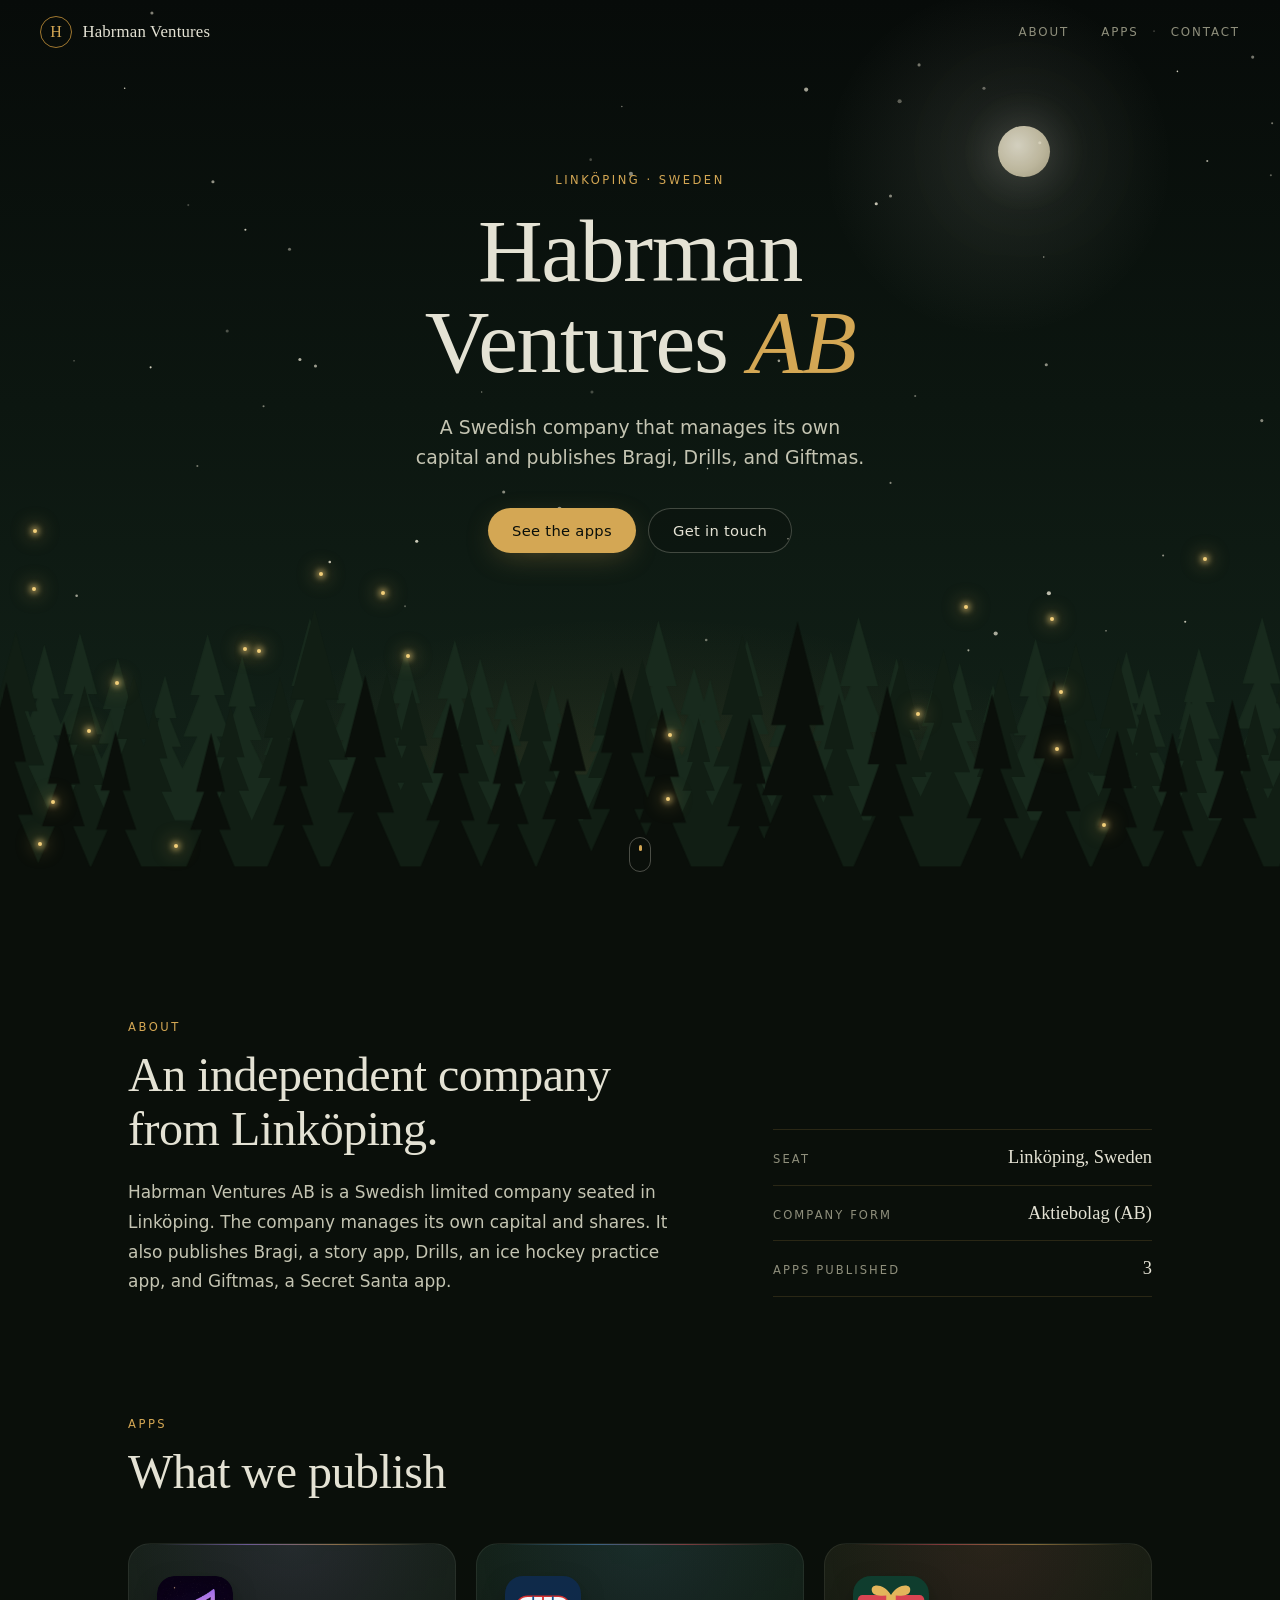
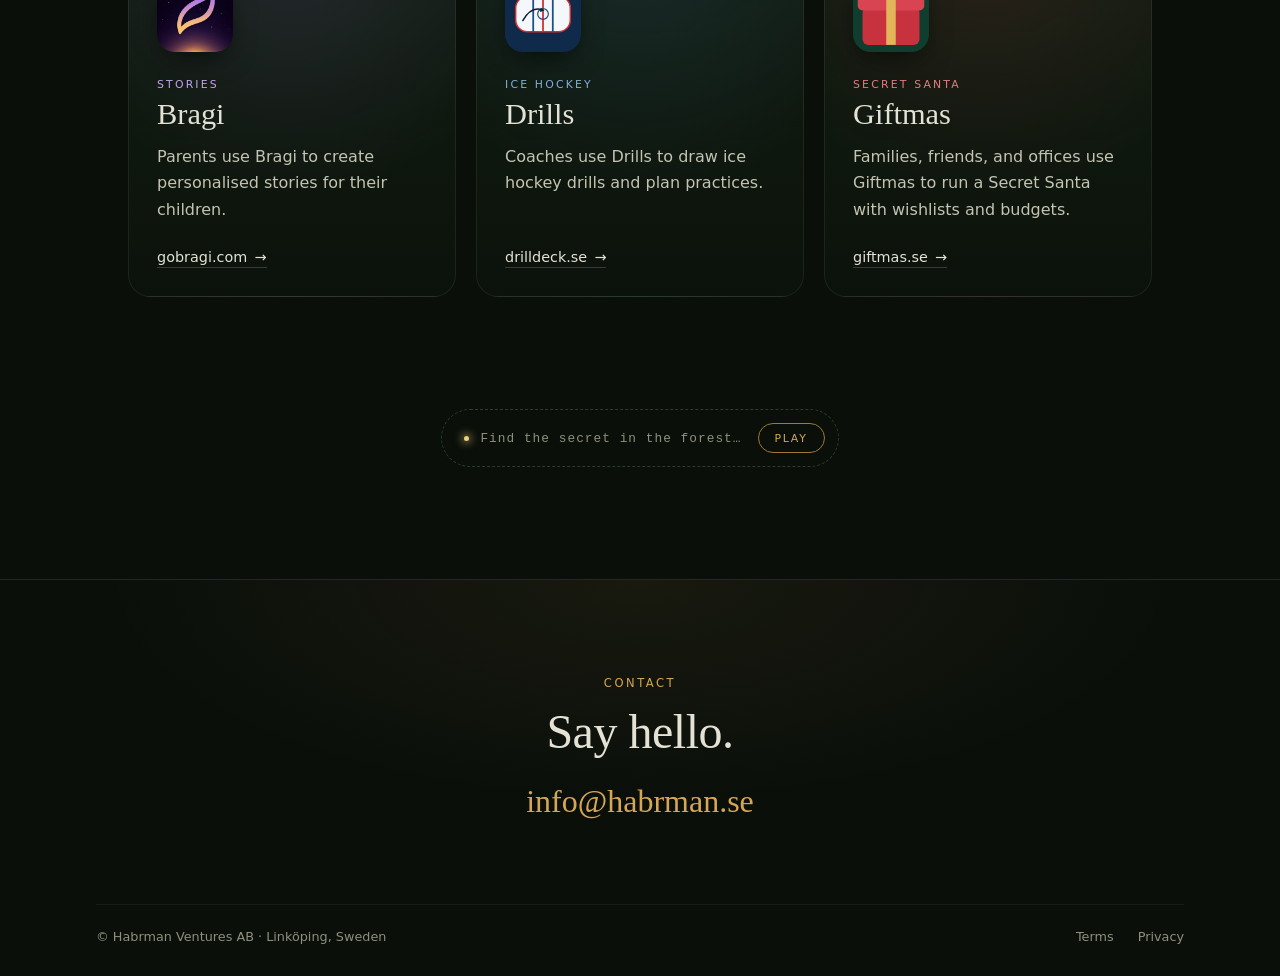
==== commit 96064027: "Point the Drills and Giftmas cards at drilldeck.se and giftmas.se. Co-authored-by: Cursor <cursorage" ====
--- a/index.html
+++ b/index.html
@@ -87,7 +87,7 @@
           <p class="card-tag">Ice hockey</p>
           <h3>Drills</h3>
           <p>Coaches use Drills to draw ice hockey drills and plan practices.</p>
-          <a class="card-link" href="https://drills.habrman.se/">drills.habrman.se <span aria-hidden="true">→</span></a>
+          <a class="card-link" href="https://drilldeck.se/">drilldeck.se <span aria-hidden="true">→</span></a>
         </article>
 
         <article class="card reveal" id="giftmas" style="--accent: #e0525f; --accent-2: #e3b55b;">
@@ -97,7 +97,7 @@
           <p class="card-tag">Secret Santa</p>
           <h3>Giftmas</h3>
           <p>Families, friends, and offices use Giftmas to run a Secret Santa with wishlists and budgets.</p>
-          <a class="card-link" href="https://giftmas.habrman.se/">giftmas.habrman.se <span aria-hidden="true">→</span></a>
+          <a class="card-link" href="https://giftmas.se/">giftmas.se <span aria-hidden="true">→</span></a>
         </article>
       </div>
     </section>
